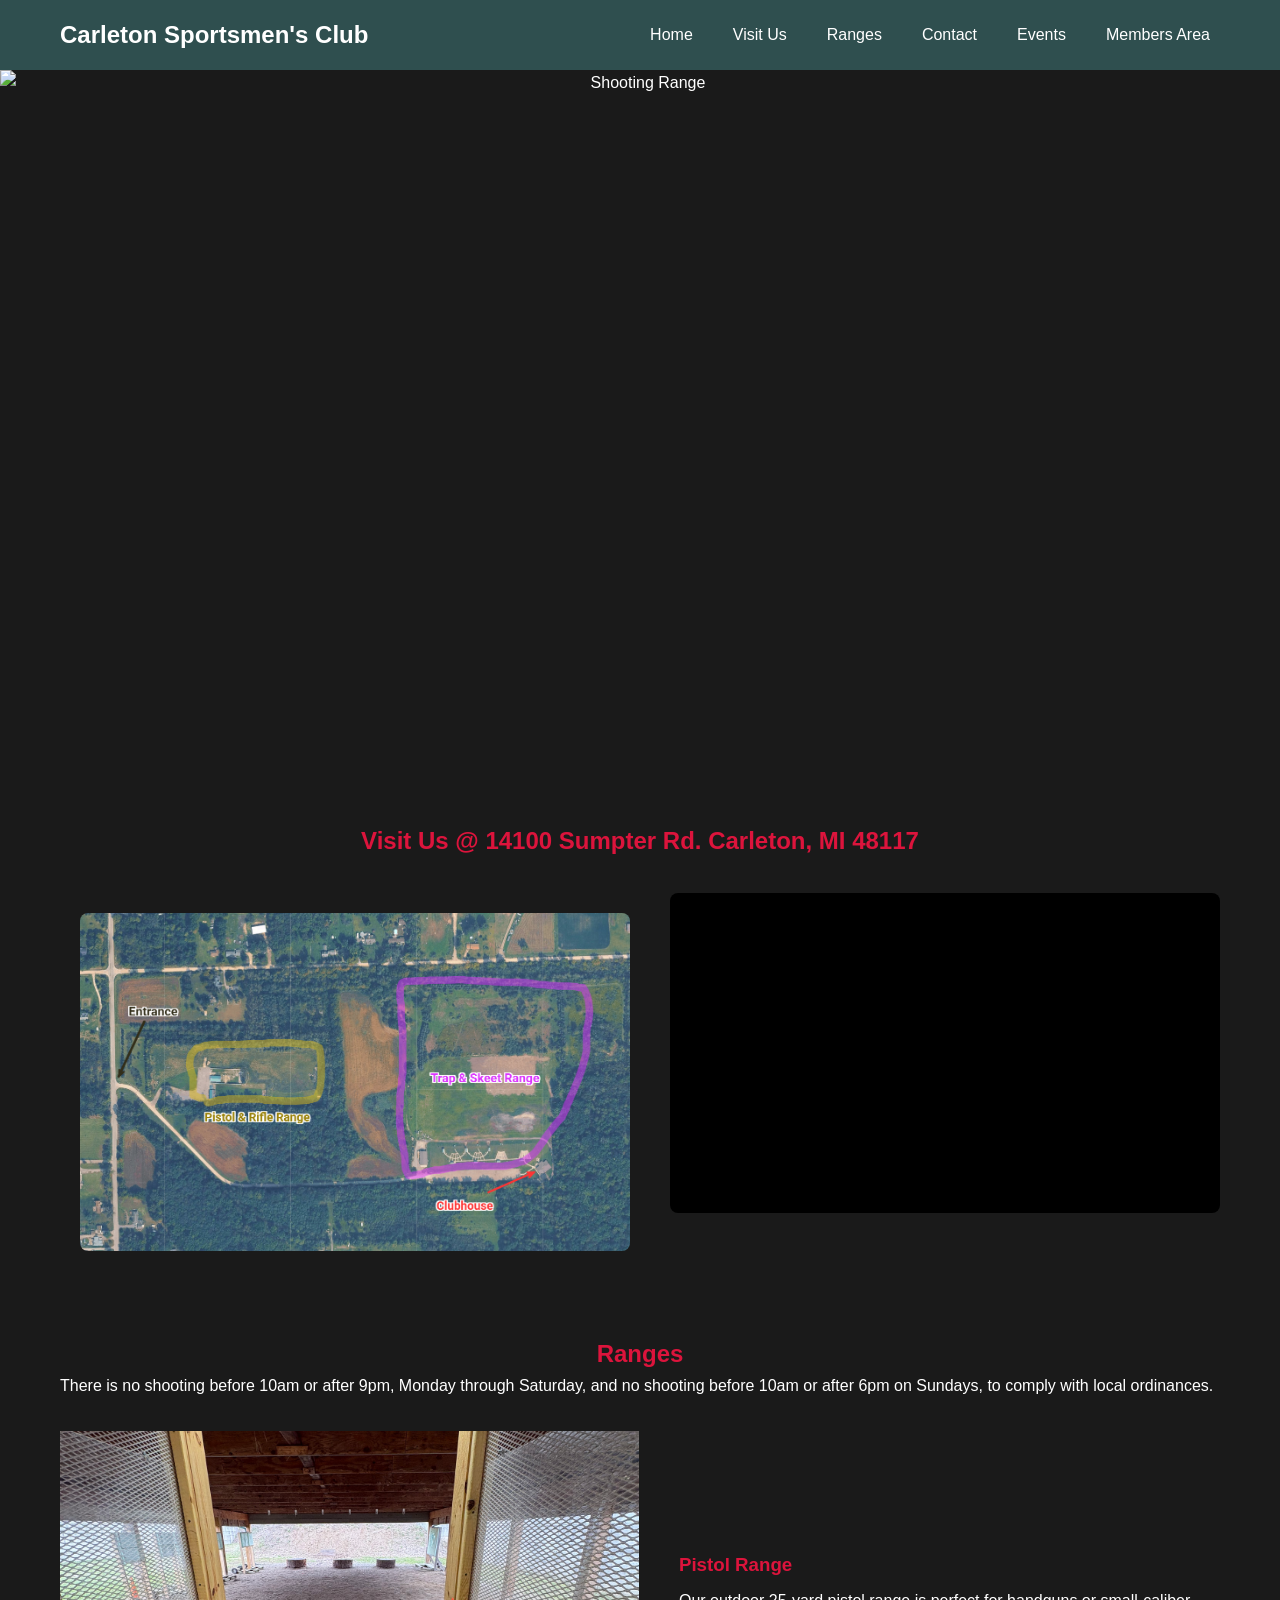
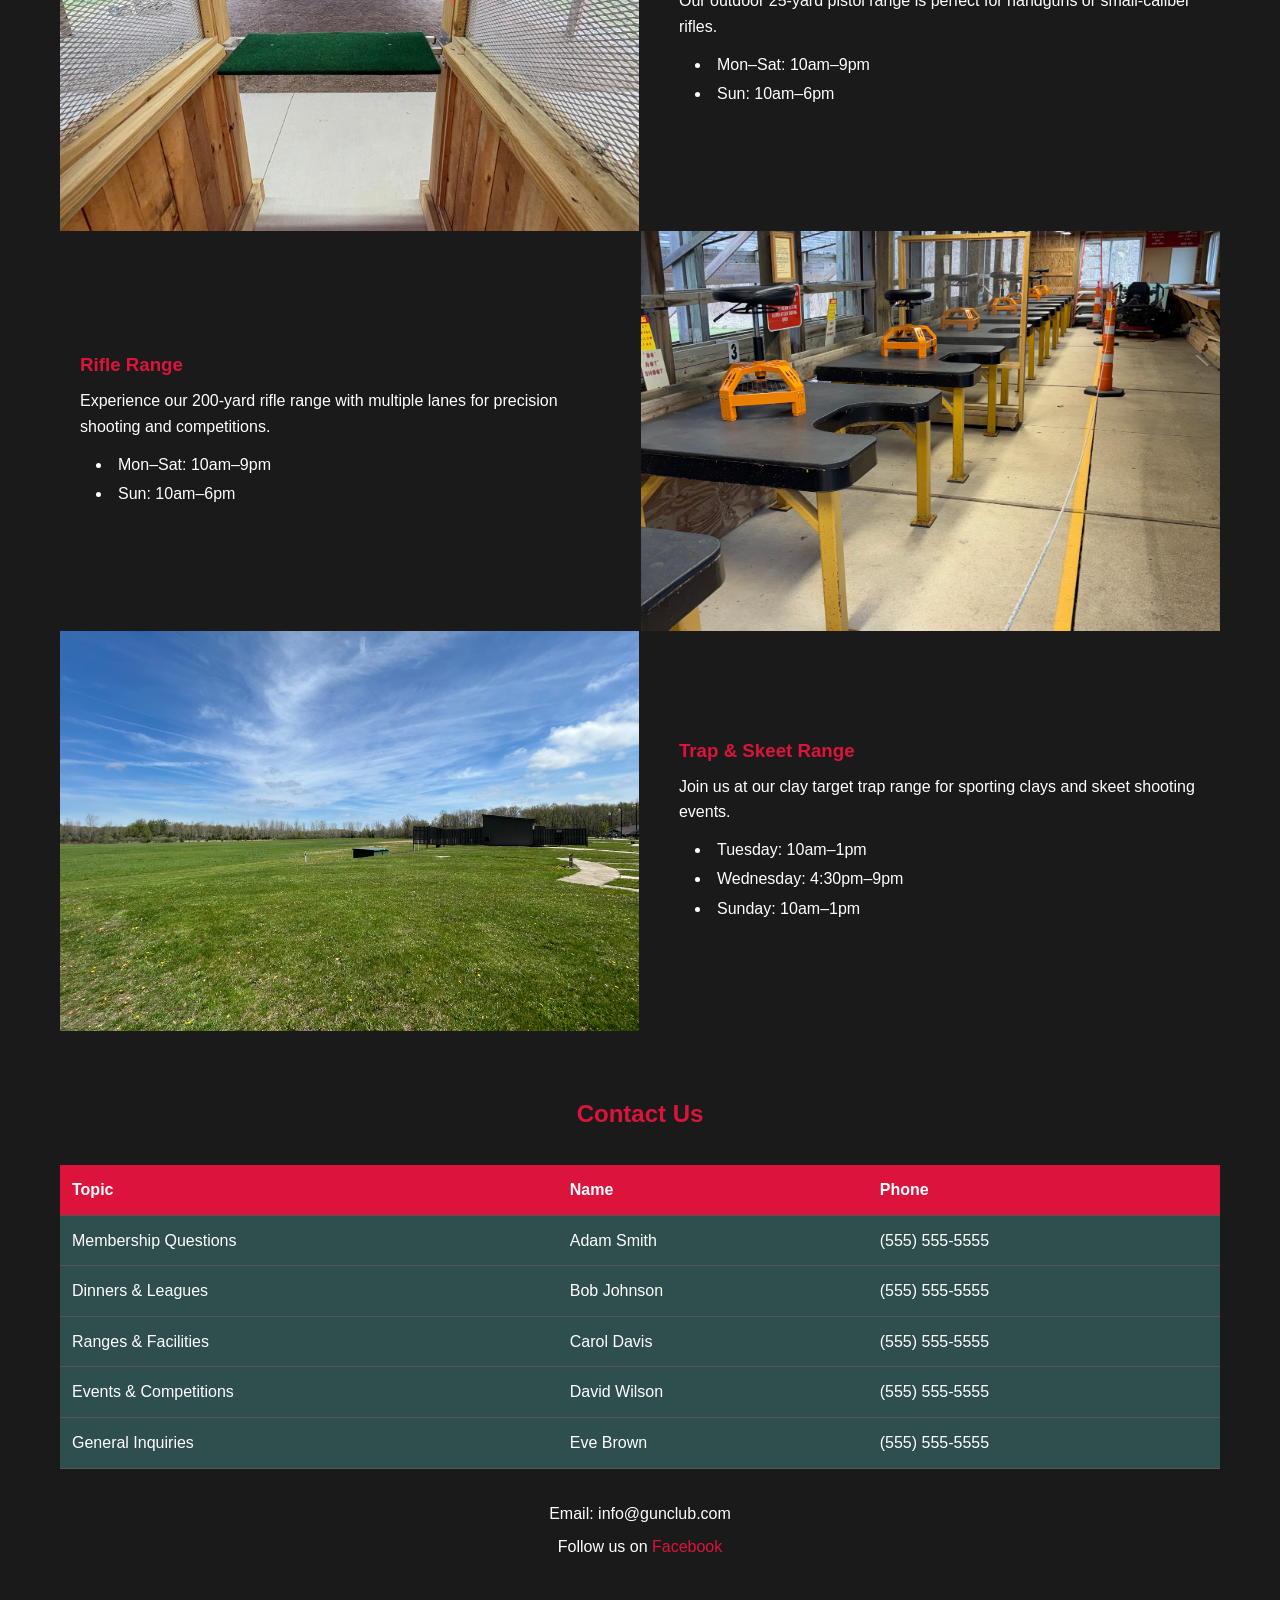
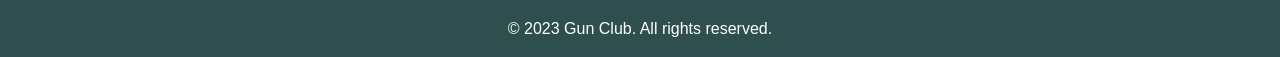
==== index.html @ d7ea6f0a "Typos and section adjustments" ====
<!DOCTYPE html>
<html lang="en">
<head>
    <meta charset="UTF-8">
    <meta name="viewport" content="width=device-width, initial-scale=1.0">
    <title>Gun Club - Home</title>
    <link rel="stylesheet" href="styles.css">
</head>
<body>
    <header>
        <nav>
            <div class="container">
                <h1>Carleton Sportsmen's Club</h1>
                <button class="hamburger" aria-label="Toggle menu">
                    <span></span>
                    <span></span>
                    <span></span>
                </button>
                <ul>
                    <li><a href="#home">Home</a></li>
                    <li><a href="#visit">Visit Us</a></li>
                    <li><a href="#ranges">Ranges</a></li>
                    <li><a href="#contact">Contact</a></li>
                    <li><a href="events.html">Events</a></li>
                    <li><a href="members.html">Members Area</a></li>
                </ul>
            </div>
        </nav>
    </header>

    <main>
        <section id="home" class="hero">
            <div class="container">
                <img src="Images/Trap.JPG" alt="Shooting Range" class="hero-image">
            </div>
        </section>

        <section id="visit" class="location">
            <div class="container">
                <h2>Visit Us @ 14100 Sumpter Rd. Carleton, MI 48117</h2>
                <div class="location-row">
                    <div class="location-text">
                        <img src="Images/Map.png" alt="Satellite view placeholder">
                    </div>
                    <div class="location-map">
                        <iframe
                            src="https://www.google.com/maps?q=14100+Sumpter+Rd,+Carleton,+MI+48117&output=embed"
                            width="100%"
                            height="100%"
                            style="border:0;"
                            allowfullscreen=""
                            loading="lazy"
                            referrerpolicy="no-referrer-when-downgrade">
                        </iframe>
                    </div>
                </div>
            </div>
        </section>

        <section id="ranges" class="ranges">
            <div class="container">
                <h2>Ranges</h2>
                <p class="range-subtitle">There is no shooting before 10am or after 9pm, Monday through Saturday, and no shooting before 10am or after 6pm on Sundays, to comply with local ordinances.</p>
                <div class="range-item">
                    <img src="Images/PistolRange.jpeg" alt="Pistol Range">
                    <div class="range-text">
                        <h3>Pistol Range</h3>
                        <p>Our outdoor 25-yard pistol range is perfect for handguns or small-caliber rifles.</p>
                        <ul class="hours-list">
                            <li>Mon–Sat: 10am–9pm</li>
                            <li>Sun: 10am–6pm</li>
                        </ul>
                    </div>
                </div>
                <div class="range-item flipped">
                    <img src="Images/LongRangeBenches.jpeg" alt="Rifle Range">
                    <div class="range-text">
                        <h3>Rifle Range</h3>
                        <p>Experience our 200-yard rifle range with multiple lanes for precision shooting and competitions.</p>
                        <ul class="hours-list">
                            <li>Mon–Sat: 10am–9pm</li>
                            <li>Sun: 10am–6pm</li>
                        </ul>
                    </div>
                </div>
                <div class="range-item">
                    <img src="Images/Skeet.JPG" alt="Trap & Skeet Range">
                    <div class="range-text">
                        <h3>Trap & Skeet Range</h3>
                        <p>Join us at our clay target trap range for sporting clays and skeet shooting events.</p>
                        <ul class="hours-list">
                            <li>Tuesday: 10am–1pm</li>
                            <li>Wednesday: 4:30pm–9pm</li>
                            <li>Sunday: 10am–1pm</li>
                        </ul>
                    </div>
                </div>
            </div>
        </section>


        <section id="contact" class="contact">
            <div class="container">
                <h2>Contact Us</h2>
                <table class="contact-table">
                    <thead>
                        <tr>
                            <th>Topic</th>
                            <th>Name</th>
                            <th>Phone</th>
                        </tr>
                    </thead>
                    <tbody>
                        <tr>
                            <td>Membership Questions</td>
                            <td>Adam Smith</td>
                            <td>(555) 555-5555</td>
                        </tr>
                        <tr>
                            <td>Dinners & Leagues</td>
                            <td>Bob Johnson</td>
                            <td>(555) 555-5555</td>
                        </tr>
                        <tr>
                            <td>Ranges & Facilities</td>
                            <td>Carol Davis</td>
                            <td>(555) 555-5555</td>
                        </tr>
                        <tr>
                            <td>Events & Competitions</td>
                            <td>David Wilson</td>
                            <td>(555) 555-5555</td>
                        </tr>
                        <tr>
                            <td>General Inquiries</td>
                            <td>Eve Brown</td>
                            <td>(555) 555-5555</td>
                        </tr>
                    </tbody>
                </table>
                <p>Email: info@gunclub.com</p>
                <p>Follow us on <a href="#">Facebook</a></p>
            </div>
        </section>
    </main>

    <footer>
        <div class="container">
            <p>&copy; 2023 Gun Club. All rights reserved.</p>
        </div>
    </footer>

    <script src="script.js"></script>
</body>
</html>
---- styles.css ----
/* Reset and base styles */
* {
    margin: 0;
    padding: 0;
    box-sizing: border-box;
}

body {
    font-family: Arial, sans-serif;
    line-height: 1.6;
    color: #ffffff;
    background-color: #1a1a1a;
}

.container {
    max-width: 1200px;
    margin: 0 auto;
    padding: 0 20px;
}

/* Header and Navigation */
header {
    background-color: #2f4f4f;
    color: white;
    padding: 1rem 0;
}

nav .container {
    display: flex;
    justify-content: space-between;
    align-items: center;
}

nav h1 {
    font-size: 1.5rem;
}

.hamburger {
    display: none;
    flex-direction: column;
    background: none;
    border: none;
    cursor: pointer;
    padding: 5px;
}

.hamburger span {
    width: 25px;
    height: 3px;
    background-color: white;
    margin: 3px 0;
    transition: 0.3s;
}

nav ul {
    list-style: none;
    display: flex;
}

nav ul li {
    margin-left: 20px;
}

nav ul li a {
    color: white;
    text-decoration: none;
    padding: 5px 10px;
    transition: background-color 0.3s;
    border-radius: 15px;
}

nav ul li a:hover {
    background-color: #dc143c;
}

/* Hero Section */
.hero {
    overflow: hidden;
    padding: 0;
    text-align: center;
    color: white;
}

.hero h2 {
    font-size: 2rem;
    margin-bottom: 0.5rem;
}

.hero h3 {
    font-size: 1.5rem;
    margin-bottom: 1rem;
}

.hero p {
    margin-bottom: 1rem;
}

.hero-image {
    display: block;
    width: 100vw;
    max-width: none;
    margin-left: 50%;
    transform: translateX(-50%);
    height: 80vh;
    object-fit: cover;
}

@media (max-width: 768px) {
    .hero-image {
        height: 280px;
    }
}

/* About Section */
.about {
    padding: 2rem 0;
    text-align: center;
    background-color: #1a1a1a;
}

.about h2 {
    margin-bottom: 1rem;
    color: #dc143c;
}

.about p {
    margin-bottom: 1rem;
}

.about-images {
    display: flex;
    justify-content: center;
    gap: 20px;
    margin-top: 1rem;
}

.about-images img {
    width: 200px;
    height: 200px;
    object-fit: cover;
    border-radius: 50%;
}

/* Visit Section */
.location {
    padding: 2rem 0;
}

.location h2 {
    text-align: center;
    margin-bottom: 2rem;
    color: #dc143c;
}

.location-row {
    display: flex;
    align-items: stretch;
    gap: 20px;
}

.location-text,
.location-map {
    flex: 1;
}

.location-text {
    display: flex;
    flex-direction: column;
    justify-content: center;
    color: #ffffff;
    padding: 20px;
}

.location-text p {
    margin: 0;
    line-height: 1.5;
}

.location-text img {
    width: 100%;
    height: auto;
    border-radius: 8px;
}

.location-map {
    height: 320px;
    border-radius: 8px;
    overflow: hidden;
    background-color: #000;
}

.location-map iframe {
    display: block;
    width: 100%;
    height: 100%;
    border: 0;
}

@media (max-width: 768px) {
    .location-map {
        height: 260px;
    }
}

/* Leagues Section */
.leagues {
    background-color: #2f4f4f;
    padding: 2rem 0;
    text-align: center;
    color: white;
}

.leagues h2 {
    margin-bottom: 1rem;
}

.leagues p {
    margin-bottom: 1rem;
}

.leagues img {
    max-width: 100%;
    height: auto;
}

/* Ranges Section */
.ranges {
    padding: 2rem 0;
    background-color: #1a1a1a;
}

.ranges .container {
    max-width: 1200px;
}

.ranges h2 {
    text-align: center;
    color: #dc143c;
}

.range-subtitle {
    margin-bottom: 2rem;
}

.range-item {
    display: flex;
    align-items: center;
    margin-bottom: 0rem;
    gap: 20px;
}

.range-item.flipped {
    flex-direction: row-reverse;
}

.range-item img {
    width: 600px;
    height: 400px;
    object-fit: cover;
}

.range-text {
    width: 50%;
    padding: 0 20px;
}

.range-text h3 {
    margin-bottom: 0.5rem;
    color: #dc143c;
}

.range-text p {
    color: #ffffff;
    margin-bottom: 0.75rem;
}

.hours-list {
    list-style: disc inside;
    margin: 0;
    padding-left: 1rem;
    color: #ffffff;
}

.hours-list li {
    margin-bottom: 0.25rem;
}

/* Events Section */
.events {
    background-color: #2f4f4f;
    padding: 2rem 0;
    text-align: center;
    color: white;
}

.events h2 {
    margin-bottom: 1rem;
}

.events ul {
    list-style: none;
    padding: 0;
}

.events li {
    margin-bottom: 0.5rem;
}

/* Contact Section */
.contact {
    padding: 2rem 0;
    background-color: #1a1a1a;
}

.contact .container {
    max-width: 1200px;
}

.contact h2 {
    text-align: center;
    margin-bottom: 2rem;
    color: #dc143c;
}

.contact-table {
    width: 100%;
    border-collapse: collapse;
    background-color: #2f4f4f;
    color: #ffffff;
    margin-bottom: 2rem;
}

.contact-table th, .contact-table td {
    padding: 12px;
    text-align: left;
    border-bottom: 1px solid #555;
}

.contact-table th {
    background-color: #dc143c;
    color: white;
}

.contact p {
    text-align: center;
    margin-bottom: 0.5rem;
    color: #ffffff;
}

.contact a {
    color: #dc143c;
    text-decoration: none;
}

.contact a:hover {
    text-decoration: underline;
}

/* Footer */
footer {
    background-color: #2f4f4f;
    color: white;
    text-align: center;
    padding: 1rem 0;
}

/* Login Section */
.login {
    padding: 2rem 0;
    background-color: #1a1a1a;
    text-align: center;
}

.login h2 {
    margin-bottom: 1rem;
    color: #dc143c;
}

.login p {
    margin-bottom: 1rem;
    color: #ffffff;
}

.login form {
    max-width: 400px;
    margin: 0 auto;
    display: flex;
    flex-direction: column;
    gap: 10px;
}

.login label {
    text-align: left;
    color: #ffffff;
}

.login input {
    padding: 10px;
    border: 1px solid #ccc;
    border-radius: 4px;
}

.login button {
    padding: 10px;
    background-color: #dc143c;
    color: white;
    border: none;
    border-radius: 4px;
    cursor: pointer;
}

.login button:hover {
    background-color: #b22222;
}

/* Calendar Section */
.calendar-section {
    padding: 2rem 0;
    background-color: #2f4f4f;
    color: white;
    text-align: center;
}

.calendar-section h2 {
    margin-bottom: 1rem;
    color: #dc143c;
}

.calendar-embed {
    width: 100%;
    min-height: 520px;
    border: 0;
    border-radius: 8px;
}

/* Member Info Section */
.member-info {
    padding: 2rem 0;
    background-color: #2f4f4f;
}

.member-info .container {
    max-width: 1200px;
}

.member-info h2 {
    text-align: center;
    margin-bottom: 2rem;
    color: #ffffff;
}

.info-item {
    margin-bottom: 2rem;
    text-align: center;
}

.info-item h3 {
    margin-bottom: 0.5rem;
    color: #dc143c;
}

.info-item p {
    margin-bottom: 1rem;
    color: #ffffff;
}

.info-item img {
    max-width: 100%;
    height: auto;
}

/* Responsive Design */
@media (max-width: 768px) {
    nav .container {
        position: relative;
    }

    .hamburger {
        display: flex;
    }

    nav ul {
        position: absolute;
        top: 100%;
        left: 0;
        width: 100%;
        background-color: #2f4f4f;
        flex-direction: column;
        display: none;
        padding: 1rem 0;
    }

    nav ul.show {
        display: flex;
    }

    nav ul li {
        margin: 0;
        text-align: center;
    }

    nav ul li a {
        display: block;
        padding: 10px;
    }

    .about-images {
        flex-direction: column;
        align-items: center;
    }

    .location-row {
        flex-direction: column;
    }

    .range-item {
        flex-direction: column;
        margin-bottom: 3rem;
    }

    .range-item.flipped {
        flex-direction: column;
    }

    .range-item img,
    .range-text {
        width: 100%;
    }

    .range-text {
        padding: 10px 0;
    }
}
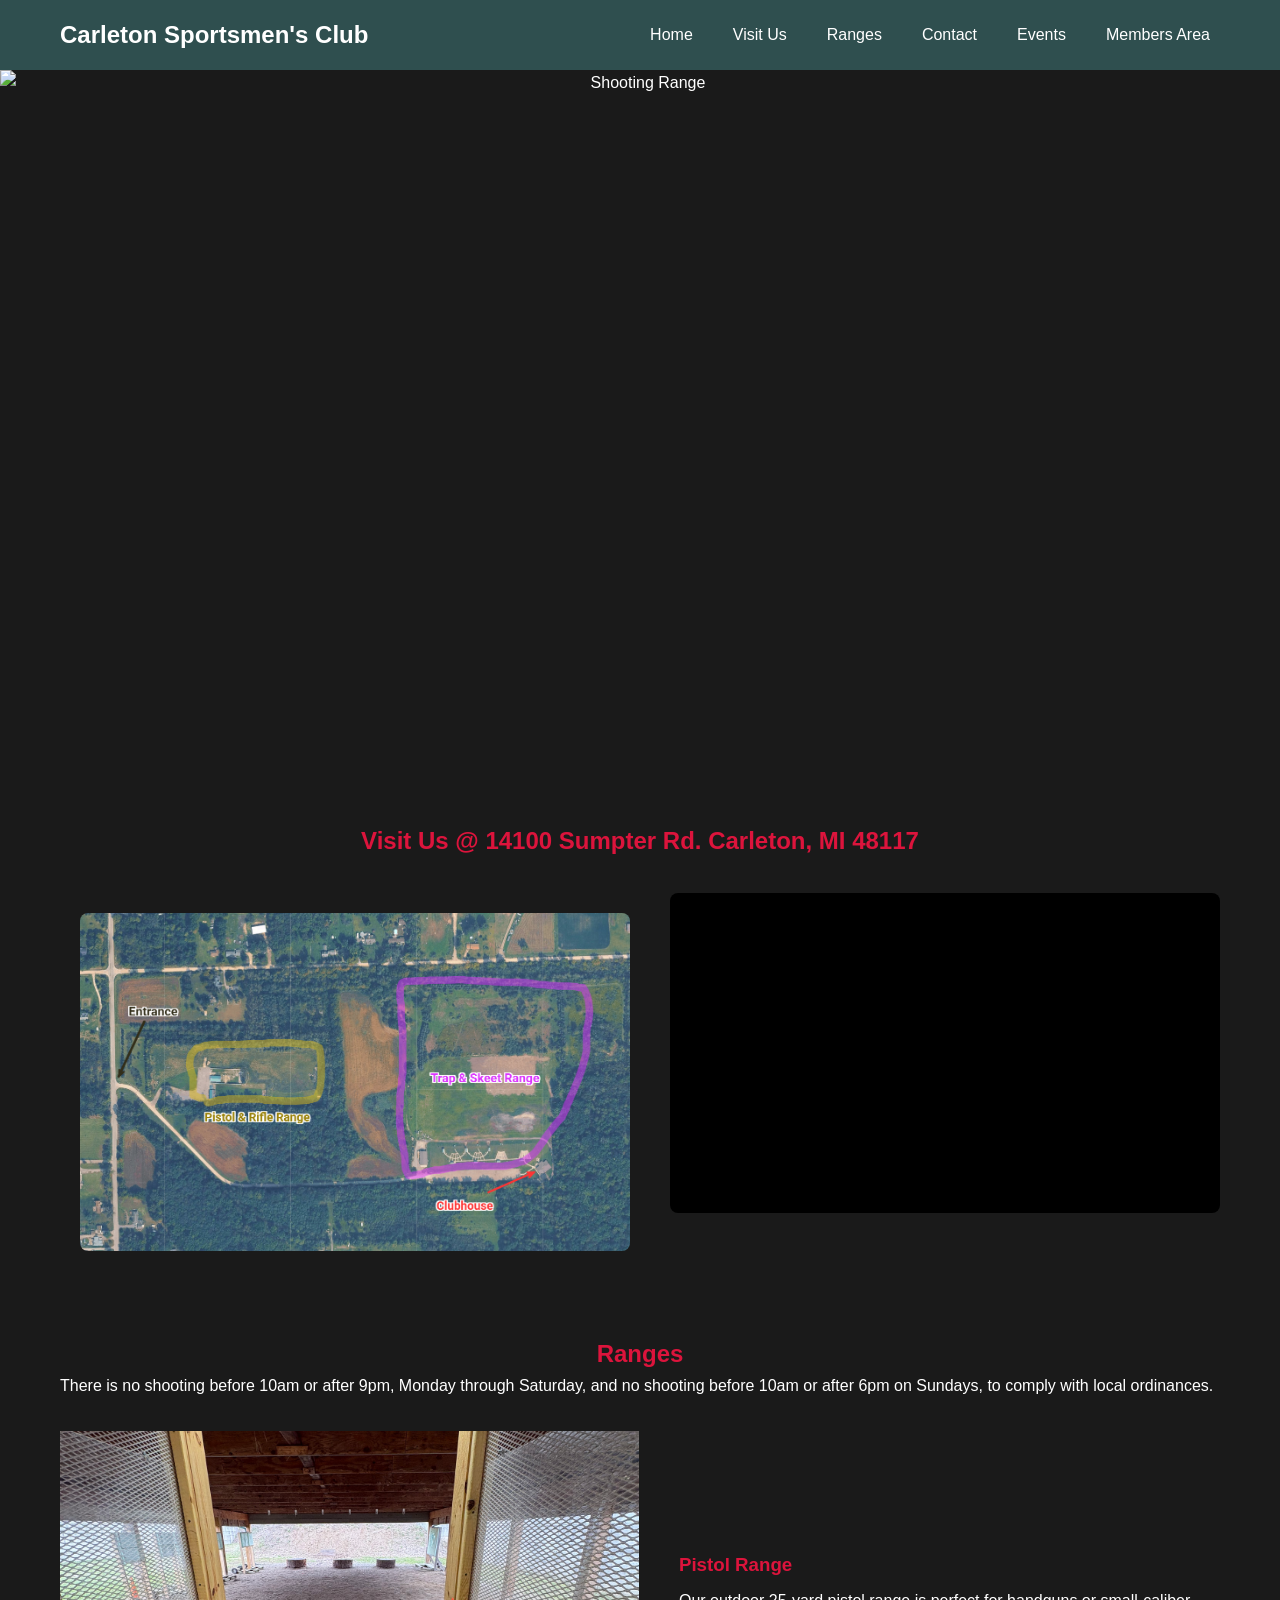
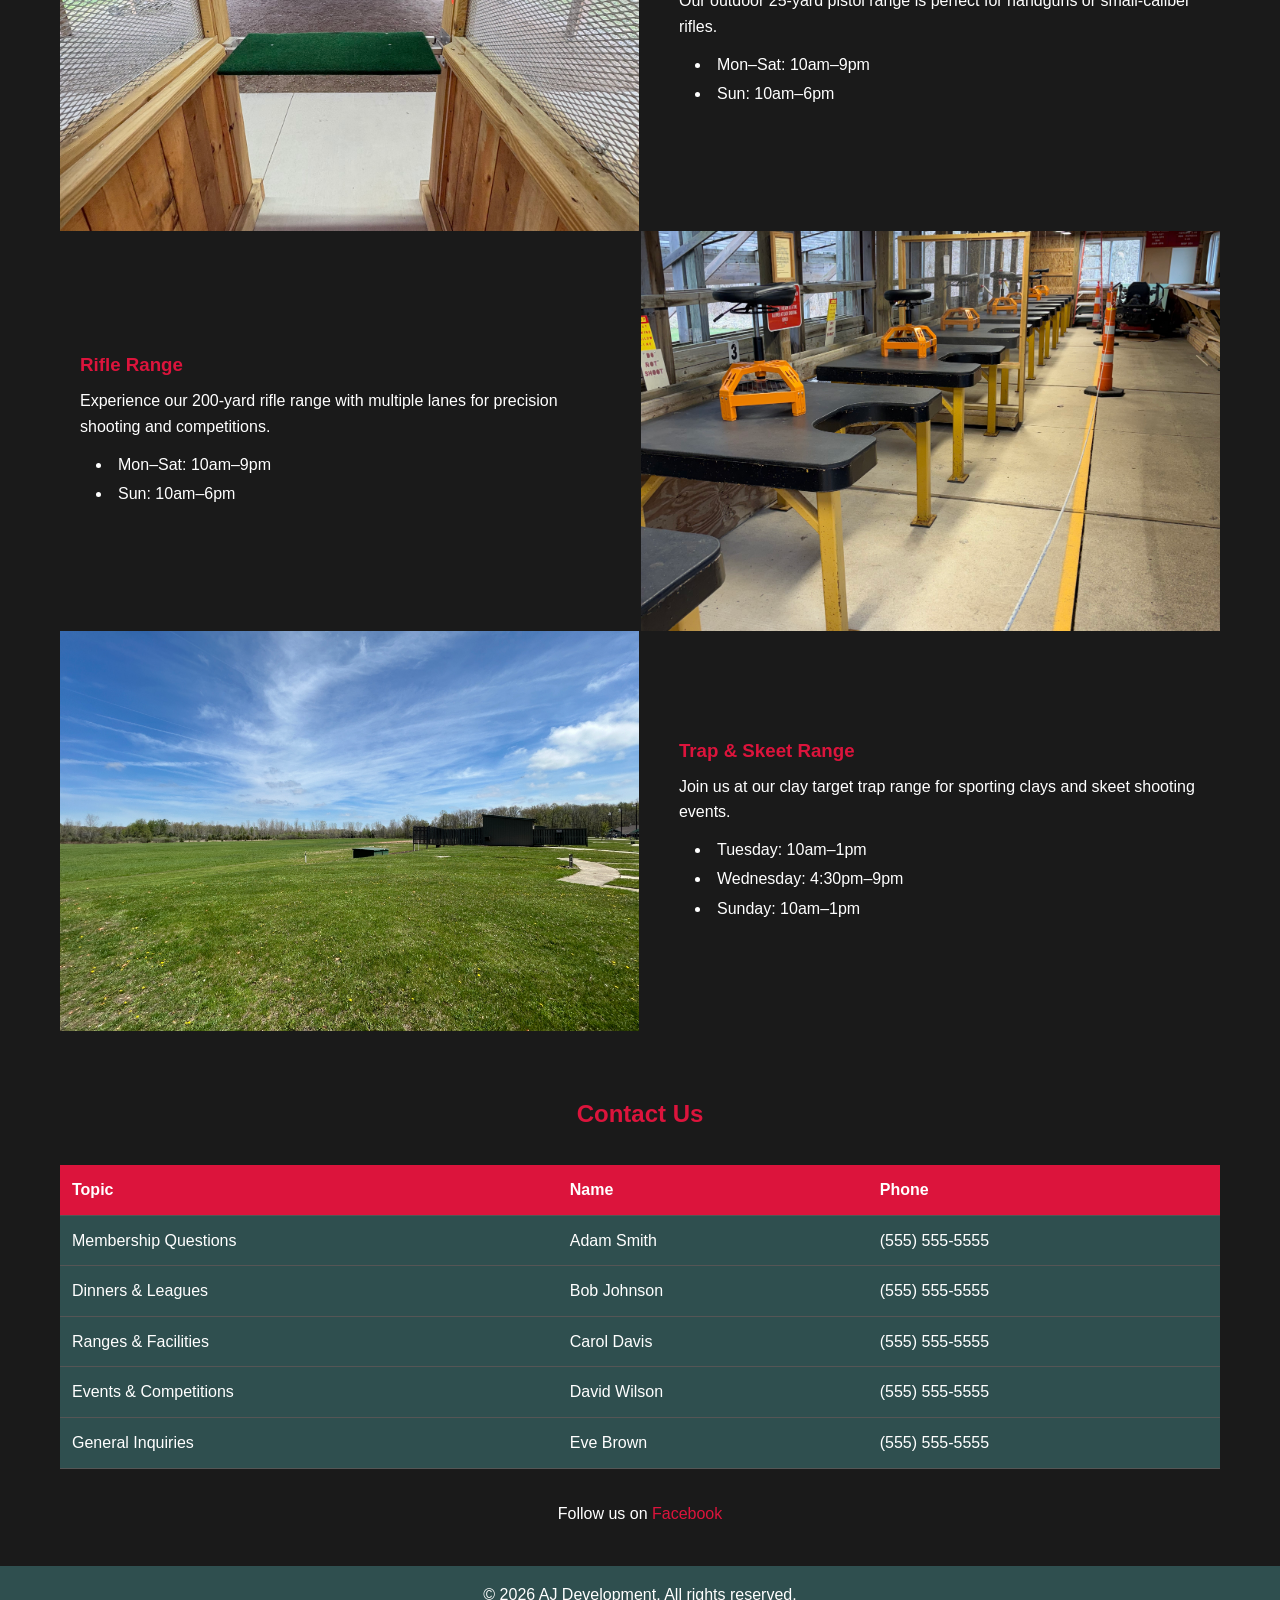
==== commit e1815cb0: "Removed email at footer" ====
--- a/index.html
+++ b/index.html
@@ -138,15 +138,14 @@
                         </tr>
                     </tbody>
                 </table>
-                <p>Email: info@gunclub.com</p>
-                <p>Follow us on <a href="#">Facebook</a></p>
+                <p>Follow us on <a href="https://www.facebook.com/CarletonSportsmensClub/" target="_blank">Facebook</a></p>
             </div>
         </section>
     </main>
 
     <footer>
         <div class="container">
-            <p>&copy; 2023 Gun Club. All rights reserved.</p>
+            <p>&copy; 2026 AJ Development. All rights reserved.</p>
         </div>
     </footer>
 
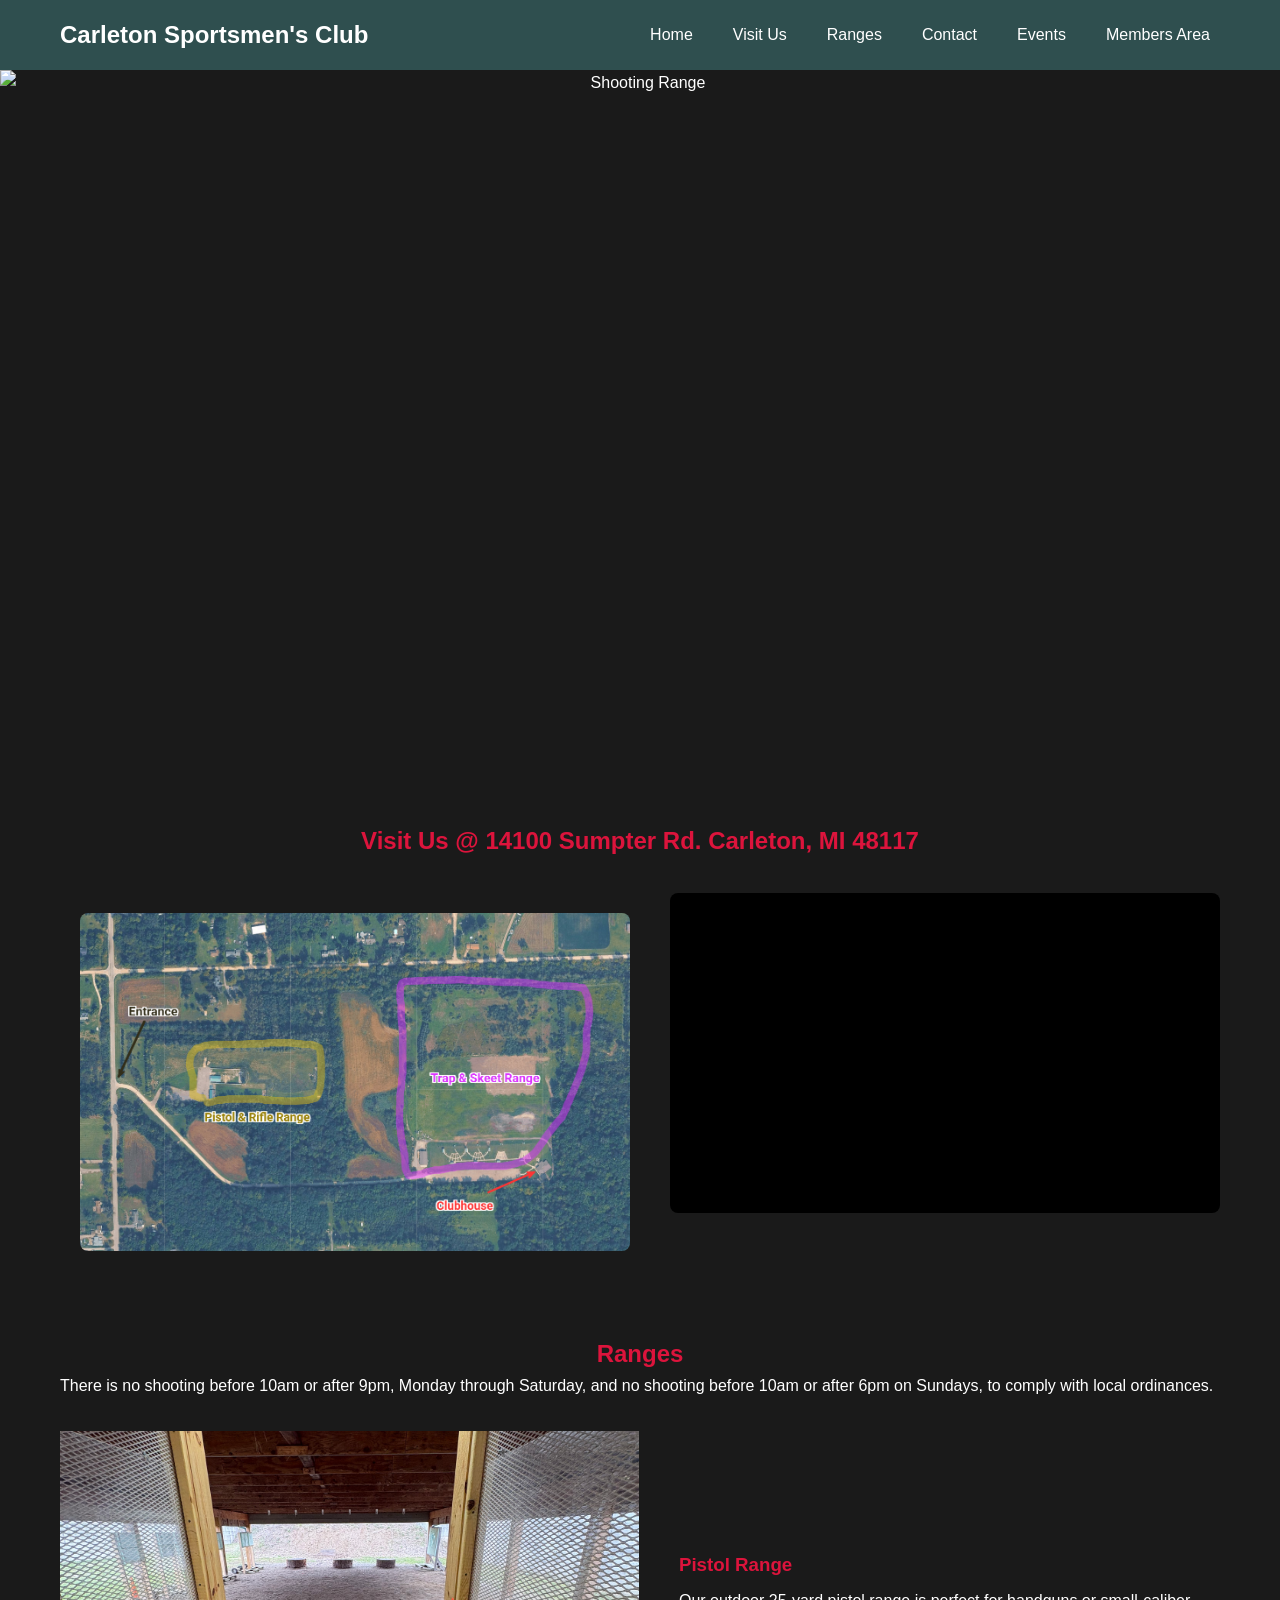
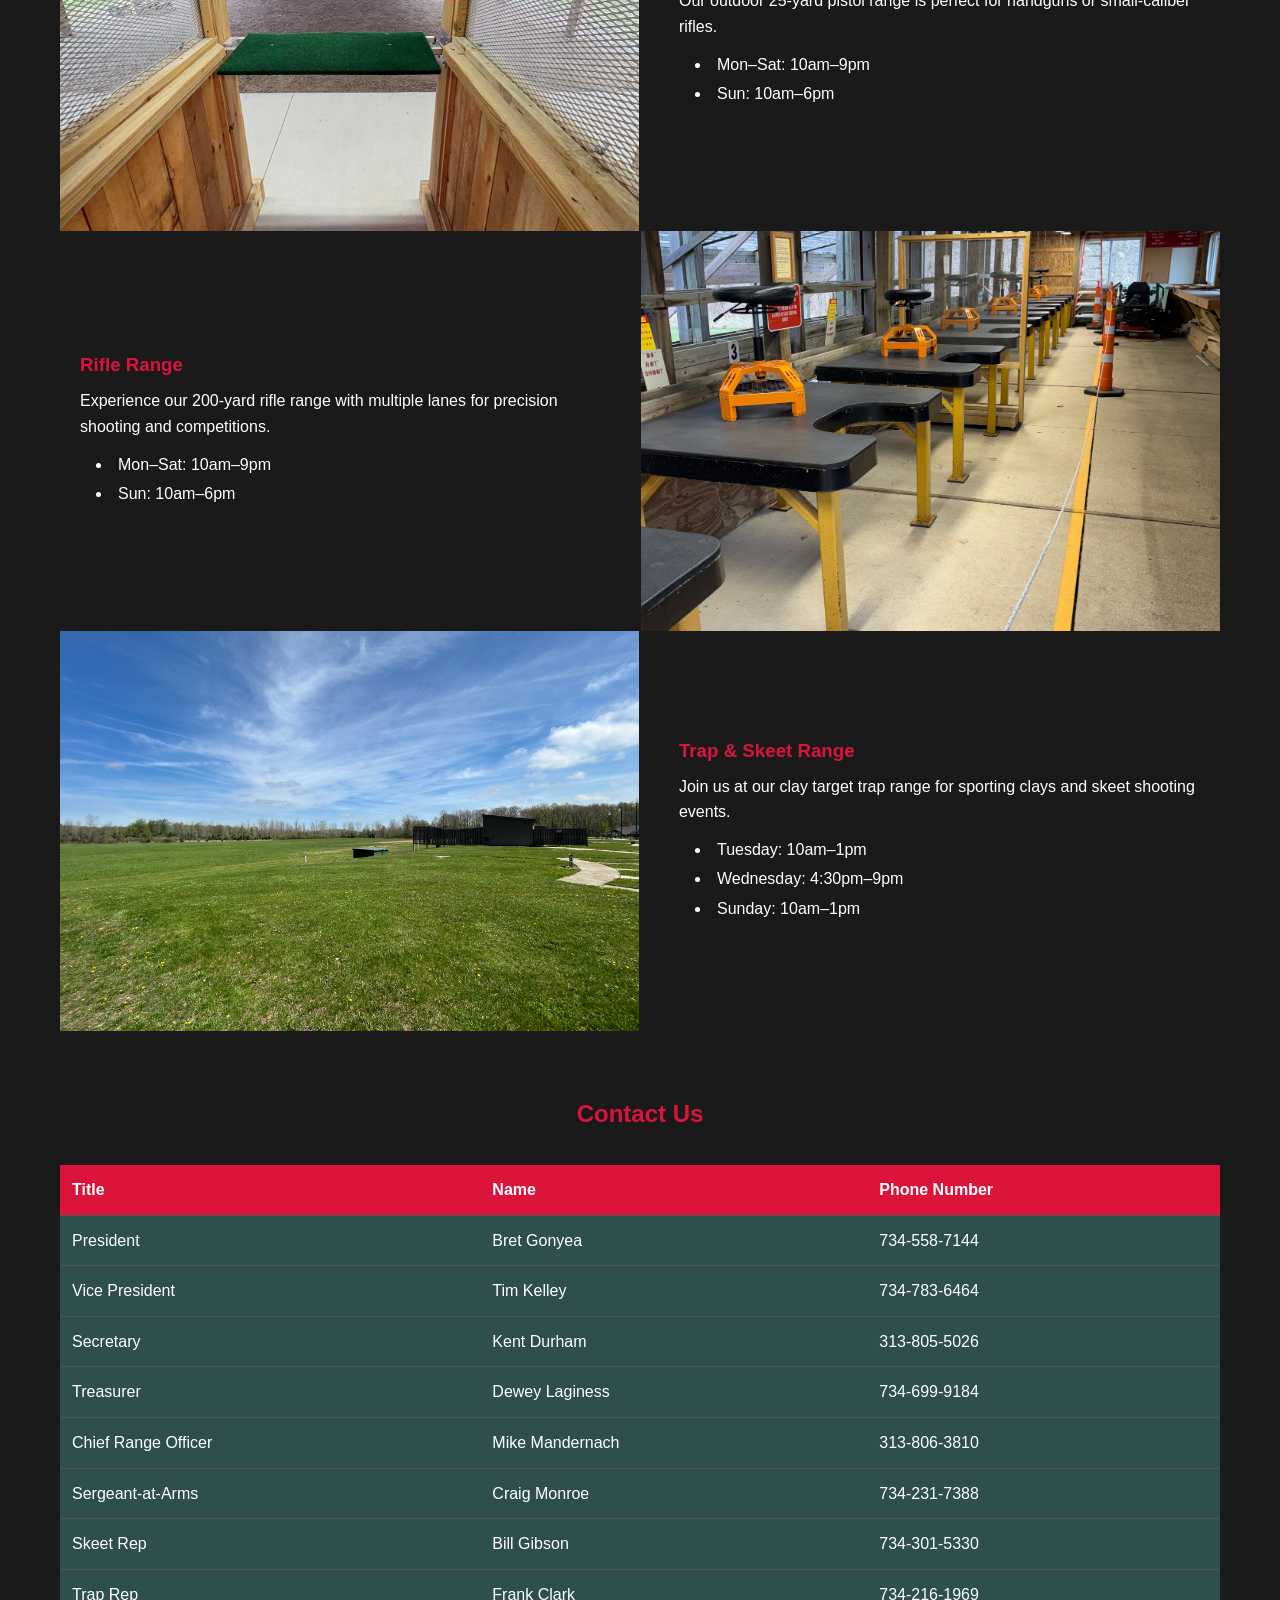
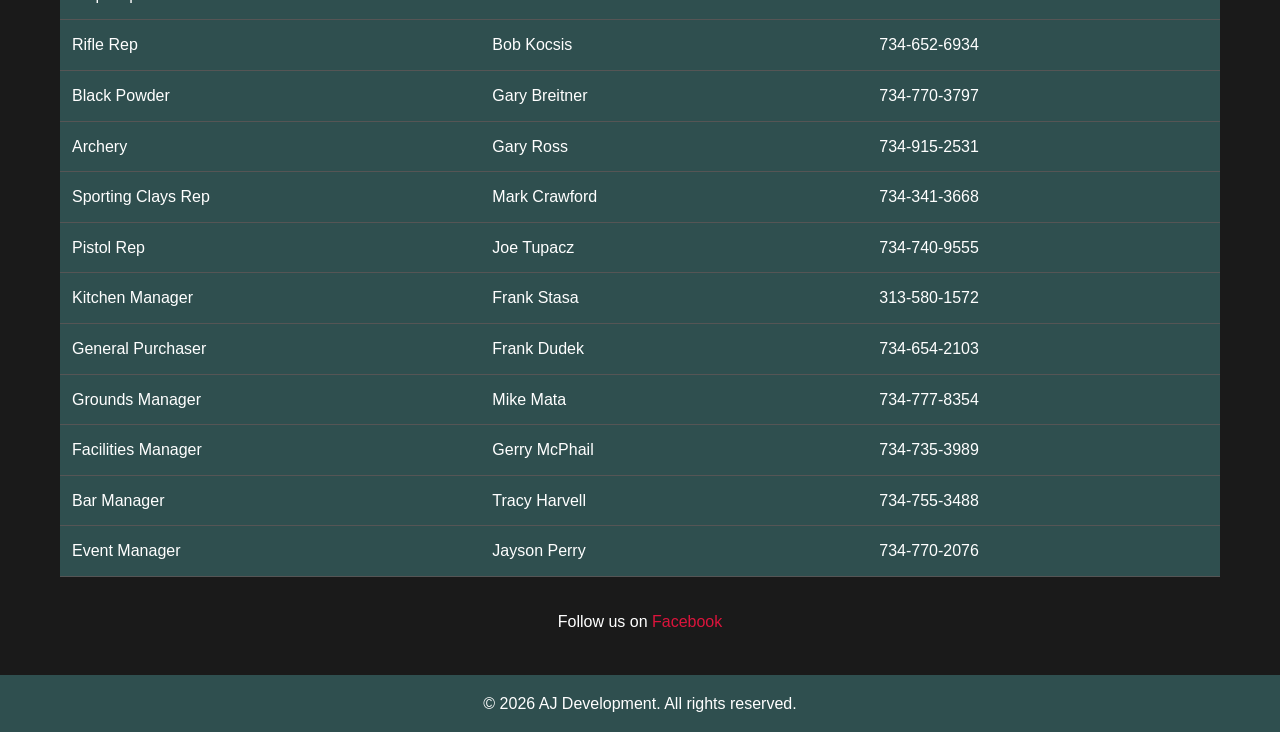
==== commit 822be8ce: "Added real contact names/numbers" ====
--- a/index.html
+++ b/index.html
@@ -3,14 +3,14 @@
 <head>
     <meta charset="UTF-8">
     <meta name="viewport" content="width=device-width, initial-scale=1.0">
-    <title>Gun Club - Home</title>
+    <title>Carleton Sportsmen's Club</title>
     <link rel="stylesheet" href="styles.css">
 </head>
 <body>
     <header>
         <nav>
             <div class="container">
-                <h1>Carleton Sportsmen's Club</h1>
+                <h1><a href="index.html">Carleton Sportsmen's Club</a></h1>
                 <button class="hamburger" aria-label="Toggle menu">
                     <span></span>
                     <span></span>
@@ -105,36 +105,106 @@
                 <table class="contact-table">
                     <thead>
                         <tr>
-                            <th>Topic</th>
+                            <th>Title</th>
                             <th>Name</th>
-                            <th>Phone</th>
+                            <th>Phone Number</th>
                         </tr>
                     </thead>
                     <tbody>
                         <tr>
-                            <td>Membership Questions</td>
-                            <td>Adam Smith</td>
-                            <td>(555) 555-5555</td>
-                        </tr>
-                        <tr>
-                            <td>Dinners & Leagues</td>
-                            <td>Bob Johnson</td>
-                            <td>(555) 555-5555</td>
-                        </tr>
-                        <tr>
-                            <td>Ranges & Facilities</td>
-                            <td>Carol Davis</td>
-                            <td>(555) 555-5555</td>
-                        </tr>
-                        <tr>
-                            <td>Events & Competitions</td>
-                            <td>David Wilson</td>
-                            <td>(555) 555-5555</td>
-                        </tr>
-                        <tr>
-                            <td>General Inquiries</td>
-                            <td>Eve Brown</td>
-                            <td>(555) 555-5555</td>
+                            <td>President</td>
+                            <td>Bret Gonyea</td>
+                            <td>734-558-7144</td>
+                        </tr>
+                        <tr>
+                            <td>Vice President</td>
+                            <td>Tim Kelley</td>
+                            <td>734-783-6464</td>
+                        </tr>
+                        <tr>
+                            <td>Secretary</td>
+                            <td>Kent Durham</td>
+                            <td>313-805-5026</td>
+                        </tr>
+                        <tr>
+                            <td>Treasurer</td>
+                            <td>Dewey Laginess</td>
+                            <td>734-699-9184</td>
+                        </tr>
+                        <tr>
+                            <td>Chief Range Officer</td>
+                            <td>Mike Mandernach</td>
+                            <td>313-806-3810</td>
+                        </tr>
+                        <tr>
+                            <td>Sergeant-at-Arms</td>
+                            <td>Craig Monroe</td>
+                            <td>734-231-7388</td>
+                        </tr>
+                        <tr>
+                            <td>Skeet Rep</td>
+                            <td>Bill Gibson</td>
+                            <td>734-301-5330</td>
+                        </tr>
+                        <tr>
+                            <td>Trap Rep</td>
+                            <td>Frank Clark</td>
+                            <td>734-216-1969</td>
+                        </tr>
+                        <tr>
+                            <td>Rifle Rep</td>
+                            <td>Bob Kocsis</td>
+                            <td>734-652-6934</td>
+                        </tr>
+                        <tr>
+                            <td>Black Powder</td>
+                            <td>Gary Breitner</td>
+                            <td>734-770-3797</td>
+                        </tr>
+                        <tr>
+                            <td>Archery</td>
+                            <td>Gary Ross</td>
+                            <td>734-915-2531</td>
+                        </tr>
+                        <tr>
+                            <td>Sporting Clays Rep</td>
+                            <td>Mark Crawford</td>
+                            <td>734-341-3668</td>
+                        </tr>
+                        <tr>
+                            <td>Pistol Rep</td>
+                            <td>Joe Tupacz</td>
+                            <td>734-740-9555</td>
+                        </tr>
+                        <tr>
+                            <td>Kitchen Manager</td>
+                            <td>Frank Stasa</td>
+                            <td>313-580-1572</td>
+                        </tr>
+                        <tr>
+                            <td>General Purchaser</td>
+                            <td>Frank Dudek</td>
+                            <td>734-654-2103</td>
+                        </tr>
+                        <tr>
+                            <td>Grounds Manager</td>
+                            <td>Mike Mata</td>
+                            <td>734-777-8354</td>
+                        </tr>
+                        <tr>
+                            <td>Facilities Manager</td>
+                            <td>Gerry McPhail</td>
+                            <td>734-735-3989</td>
+                        </tr>
+                        <tr>
+                            <td>Bar Manager</td>
+                            <td>Tracy Harvell</td>
+                            <td>734-755-3488</td>
+                        </tr>
+                        <tr>
+                            <td>Event Manager</td>
+                            <td>Jayson Perry</td>
+                            <td>734-770-2076</td>
                         </tr>
                     </tbody>
                 </table>
--- a/styles.css
+++ b/styles.css
@@ -1,3 +1,16 @@
+/* CSS Variables for Theme Colors */
+:root {
+    --color-primary: #dc143c;
+    --color-dark-bg: #1a1a1a;
+    --color-secondary-bg: #2f4f4f;
+    --color-text-light: #ffffff;
+    --color-text-dark: #333333;
+    --color-border: #555;
+    --color-border-light: #ccc;
+    --color-dark: #000;
+    --color-dark-hover: #b22222;
+}
+
 /* Reset and base styles */
 * {
     margin: 0;
@@ -8,8 +21,8 @@
 body {
     font-family: Arial, sans-serif;
     line-height: 1.6;
-    color: #ffffff;
-    background-color: #1a1a1a;
+    color: var(--color-text-light);
+    background-color: var(--color-dark-bg);
 }
 
 .container {
@@ -20,8 +33,8 @@
 
 /* Header and Navigation */
 header {
-    background-color: #2f4f4f;
-    color: white;
+    background-color: var(--color-secondary-bg);
+    color: var(--color-text-light);
     padding: 1rem 0;
 }
 
@@ -33,6 +46,11 @@
 
 nav h1 {
     font-size: 1.5rem;
+}
+
+nav h1 a {
+    color: var(--color-text-light);
+    text-decoration: none;
 }
 
 .hamburger {
@@ -47,7 +65,7 @@
 .hamburger span {
     width: 25px;
     height: 3px;
-    background-color: white;
+    background-color: var(--color-text-light);
     margin: 3px 0;
     transition: 0.3s;
 }
@@ -62,7 +80,7 @@
 }
 
 nav ul li a {
-    color: white;
+    color: var(--color-text-light);
     text-decoration: none;
     padding: 5px 10px;
     transition: background-color 0.3s;
@@ -70,7 +88,7 @@
 }
 
 nav ul li a:hover {
-    background-color: #dc143c;
+    background-color: var(--color-primary);
 }
 
 /* Hero Section */
@@ -78,7 +96,7 @@
     overflow: hidden;
     padding: 0;
     text-align: center;
-    color: white;
+    color: var(--color-text-light);
 }
 
 .hero h2 {
@@ -115,12 +133,12 @@
 .about {
     padding: 2rem 0;
     text-align: center;
-    background-color: #1a1a1a;
+    background-color: var(--color-dark-bg);
 }
 
 .about h2 {
     margin-bottom: 1rem;
-    color: #dc143c;
+    color: var(--color-primary);
 }
 
 .about p {
@@ -149,7 +167,7 @@
 .location h2 {
     text-align: center;
     margin-bottom: 2rem;
-    color: #dc143c;
+    color: var(--color-primary);
 }
 
 .location-row {
@@ -167,7 +185,7 @@
     display: flex;
     flex-direction: column;
     justify-content: center;
-    color: #ffffff;
+    color: var(--color-text-light);
     padding: 20px;
 }
 
@@ -186,7 +204,7 @@
     height: 320px;
     border-radius: 8px;
     overflow: hidden;
-    background-color: #000;
+    background-color: var(--color-dark);
 }
 
 .location-map iframe {
@@ -204,10 +222,10 @@
 
 /* Leagues Section */
 .leagues {
-    background-color: #2f4f4f;
-    padding: 2rem 0;
-    text-align: center;
-    color: white;
+    background-color: var(--color-secondary-bg);
+    padding: 2rem 0;
+    text-align: center;
+    color: var(--color-text-light);
 }
 
 .leagues h2 {
@@ -226,7 +244,7 @@
 /* Ranges Section */
 .ranges {
     padding: 2rem 0;
-    background-color: #1a1a1a;
+    background-color: var(--color-dark-bg);
 }
 
 .ranges .container {
@@ -235,7 +253,7 @@
 
 .ranges h2 {
     text-align: center;
-    color: #dc143c;
+    color: var(--color-primary);
 }
 
 .range-subtitle {
@@ -266,11 +284,11 @@
 
 .range-text h3 {
     margin-bottom: 0.5rem;
-    color: #dc143c;
+    color: var(--color-primary);
 }
 
 .range-text p {
-    color: #ffffff;
+    color: var(--color-text-light);
     margin-bottom: 0.75rem;
 }
 
@@ -278,7 +296,7 @@
     list-style: disc inside;
     margin: 0;
     padding-left: 1rem;
-    color: #ffffff;
+    color: var(--color-text-light);
 }
 
 .hours-list li {
@@ -287,29 +305,67 @@
 
 /* Events Section */
 .events {
-    background-color: #2f4f4f;
-    padding: 2rem 0;
-    text-align: center;
-    color: white;
+    background-color: var(--color-secondary-bg);
+    padding: 2rem 0;
+    color: var(--color-text-light);
+}
+
+.events .container {
+    max-width: 1200px;
 }
 
 .events h2 {
-    margin-bottom: 1rem;
-}
-
-.events ul {
-    list-style: none;
-    padding: 0;
-}
-
-.events li {
+    text-align: center;
+    margin-bottom: 2rem;
+    color: var(--color-primary);
+}
+
+.event-card {
+    display: flex;
+    align-items: center;
+    margin-bottom: 2rem;
+    gap: 20px;
+    background-color: var(--color-dark-bg);
+    padding: 20px;
+    border-radius: 8px;
+}
+
+.event-card img {
+    width: 400px;
+    height: 400px;
+    object-fit: cover;
+    border-radius: 8px;
+}
+
+.event-details {
+    flex: 1;
+}
+
+.event-details h3 {
     margin-bottom: 0.5rem;
+    color: var(--color-primary);
+}
+
+.event-details p {
+    margin-bottom: 1rem;
+    color: var(--color-text-light);
+}
+
+.event-details ul {
+    list-style: disc inside;
+    margin: 0;
+    padding-left: 1rem;
+    color: var(--color-text-light);
+}
+
+.event-details li {
+    margin-bottom: 0.25rem;
 }
 
 /* Contact Section */
 .contact {
     padding: 2rem 0;
-    background-color: #1a1a1a;
+    background-color: var(--color-dark-bg);
 }
 
 .contact .container {
@@ -319,36 +375,36 @@
 .contact h2 {
     text-align: center;
     margin-bottom: 2rem;
-    color: #dc143c;
+    color: var(--color-primary);
 }
 
 .contact-table {
     width: 100%;
     border-collapse: collapse;
-    background-color: #2f4f4f;
-    color: #ffffff;
+    background-color: var(--color-secondary-bg);
+    color: var(--color-text-light);
     margin-bottom: 2rem;
 }
 
 .contact-table th, .contact-table td {
     padding: 12px;
     text-align: left;
-    border-bottom: 1px solid #555;
+    border-bottom: 1px solid var(--color-border);
 }
 
 .contact-table th {
-    background-color: #dc143c;
-    color: white;
+    background-color: var(--color-primary);
+    color: var(--color-text-light);
 }
 
 .contact p {
     text-align: center;
     margin-bottom: 0.5rem;
-    color: #ffffff;
+    color: var(--color-text-light);
 }
 
 .contact a {
-    color: #dc143c;
+    color: var(--color-primary);
     text-decoration: none;
 }
 
@@ -358,8 +414,8 @@
 
 /* Footer */
 footer {
-    background-color: #2f4f4f;
-    color: white;
+    background-color: var(--color-secondary-bg);
+    color: var(--color-text-light);
     text-align: center;
     padding: 1rem 0;
 }
@@ -367,18 +423,18 @@
 /* Login Section */
 .login {
     padding: 2rem 0;
-    background-color: #1a1a1a;
+    background-color: var(--color-dark-bg);
     text-align: center;
 }
 
 .login h2 {
     margin-bottom: 1rem;
-    color: #dc143c;
+    color: var(--color-primary);
 }
 
 .login p {
     margin-bottom: 1rem;
-    color: #ffffff;
+    color: var(--color-text-light);
 }
 
 .login form {
@@ -391,39 +447,39 @@
 
 .login label {
     text-align: left;
-    color: #ffffff;
+    color: var(--color-text-light);
 }
 
 .login input {
     padding: 10px;
-    border: 1px solid #ccc;
+    border: 1px solid var(--color-border-light);
     border-radius: 4px;
 }
 
 .login button {
     padding: 10px;
-    background-color: #dc143c;
-    color: white;
+    background-color: var(--color-primary);
+    color: var(--color-text-light);
     border: none;
     border-radius: 4px;
     cursor: pointer;
 }
 
 .login button:hover {
-    background-color: #b22222;
+    background-color: var(--color-dark-hover);
 }
 
 /* Calendar Section */
 .calendar-section {
     padding: 2rem 0;
-    background-color: #2f4f4f;
-    color: white;
+    background-color: var(--color-secondary-bg);
+    color: var(--color-text-light);
     text-align: center;
 }
 
 .calendar-section h2 {
     margin-bottom: 1rem;
-    color: #dc143c;
+    color: var(--color-primary);
 }
 
 .calendar-embed {
@@ -436,7 +492,7 @@
 /* Member Info Section */
 .member-info {
     padding: 2rem 0;
-    background-color: #2f4f4f;
+    background-color: var(--color-secondary-bg);
 }
 
 .member-info .container {
@@ -446,7 +502,7 @@
 .member-info h2 {
     text-align: center;
     margin-bottom: 2rem;
-    color: #ffffff;
+    color: var(--color-text-light);
 }
 
 .info-item {
@@ -456,12 +512,12 @@
 
 .info-item h3 {
     margin-bottom: 0.5rem;
-    color: #dc143c;
+    color: var(--color-primary);
 }
 
 .info-item p {
     margin-bottom: 1rem;
-    color: #ffffff;
+    color: var(--color-text-light);
 }
 
 .info-item img {
@@ -484,10 +540,11 @@
         top: 100%;
         left: 0;
         width: 100%;
-        background-color: #2f4f4f;
+        background-color: var(--color-secondary-bg);
         flex-direction: column;
         display: none;
         padding: 1rem 0;
+        z-index: 10;
     }
 
     nav ul.show {
@@ -530,4 +587,15 @@
     .range-text {
         padding: 10px 0;
     }
+
+    .event-card {
+        flex-direction: column;
+        text-align: center;
+    }
+
+    .event-card img {
+        width: 100%;
+        max-width: 400px;
+        height: 400px;
+    }
 }
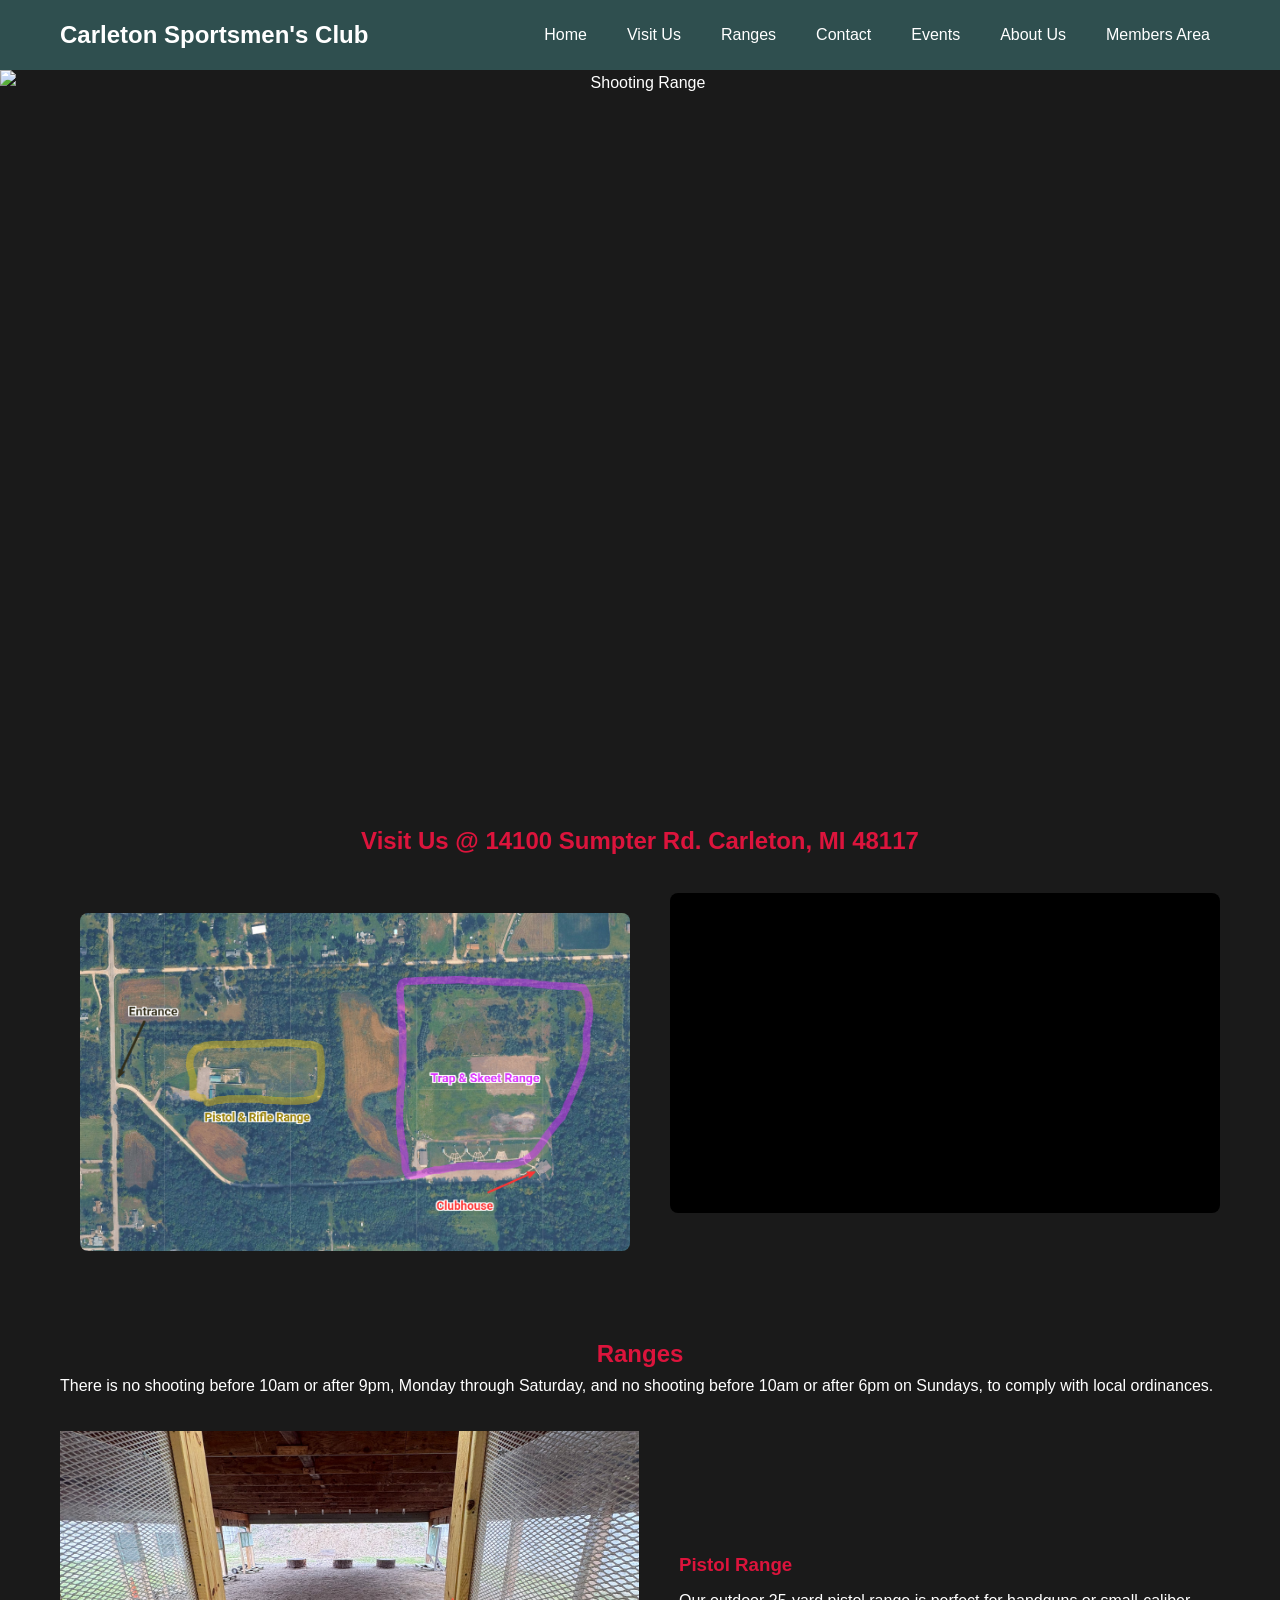
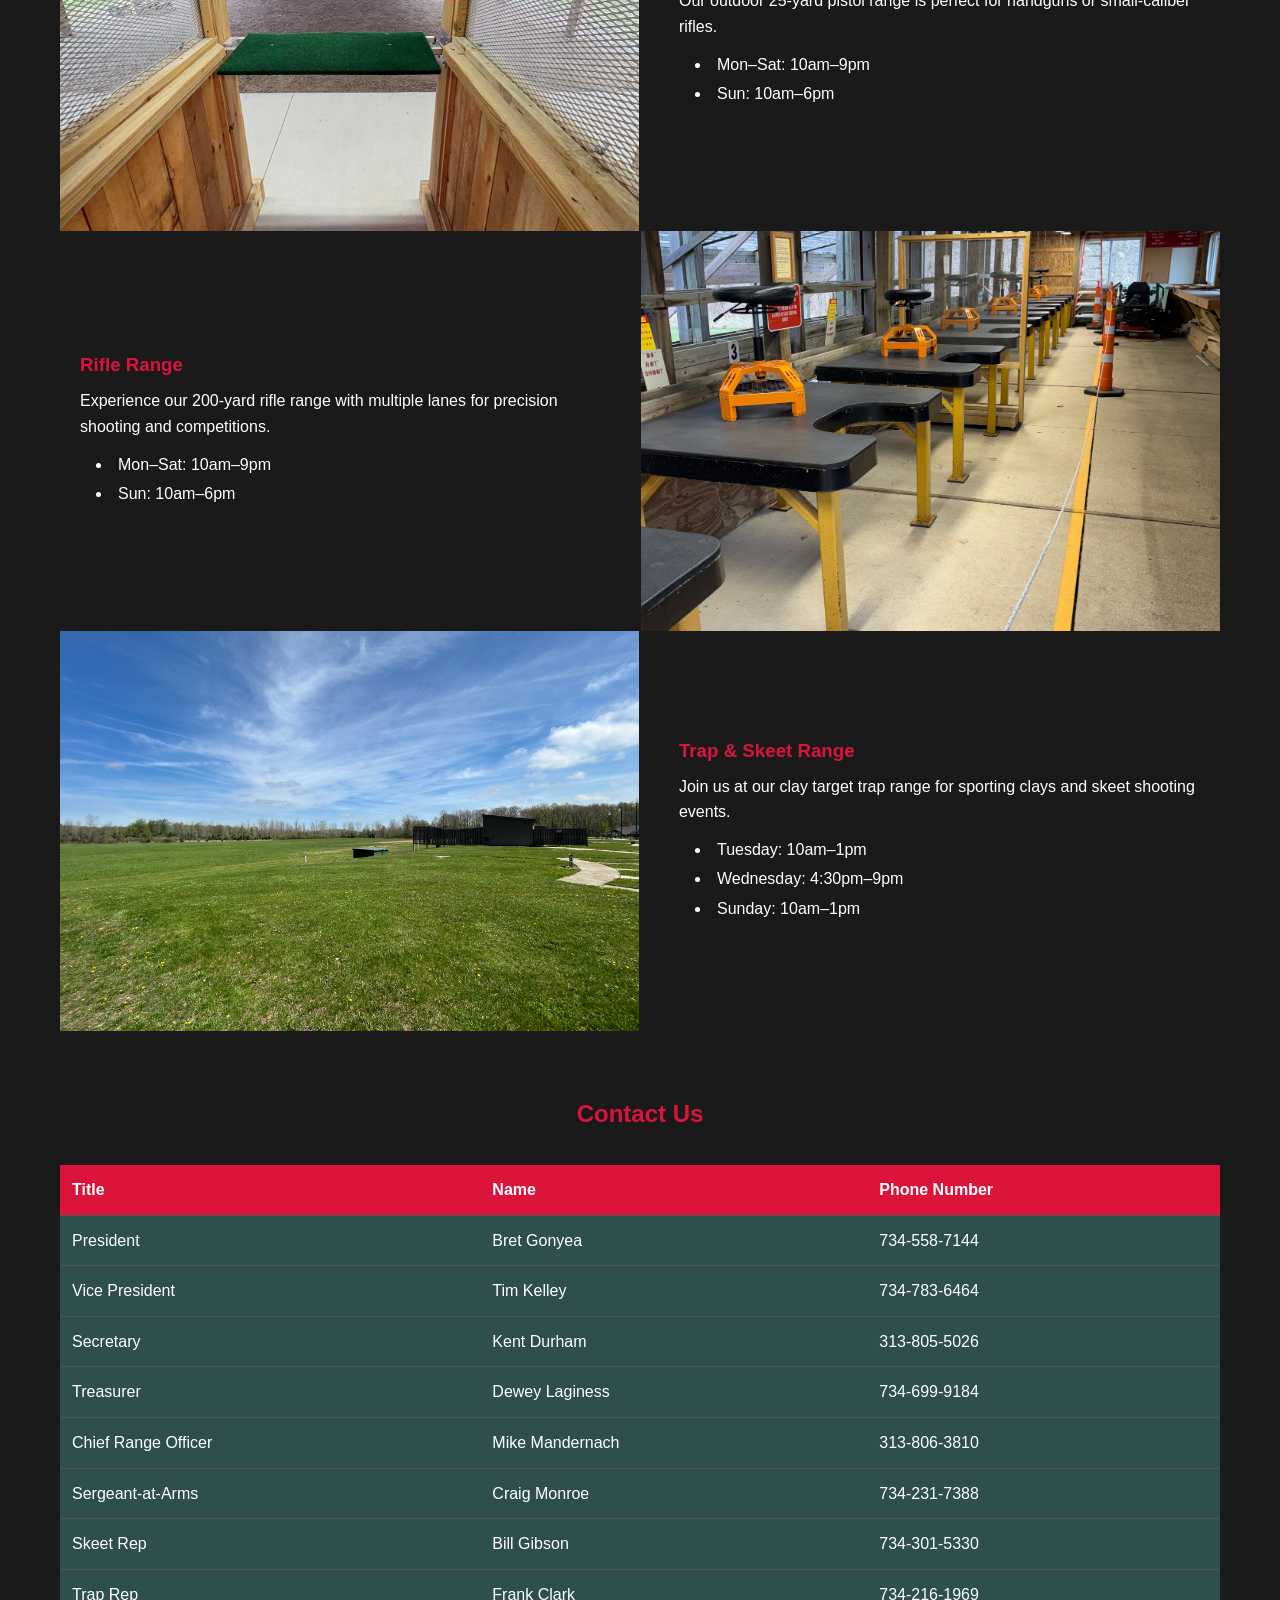
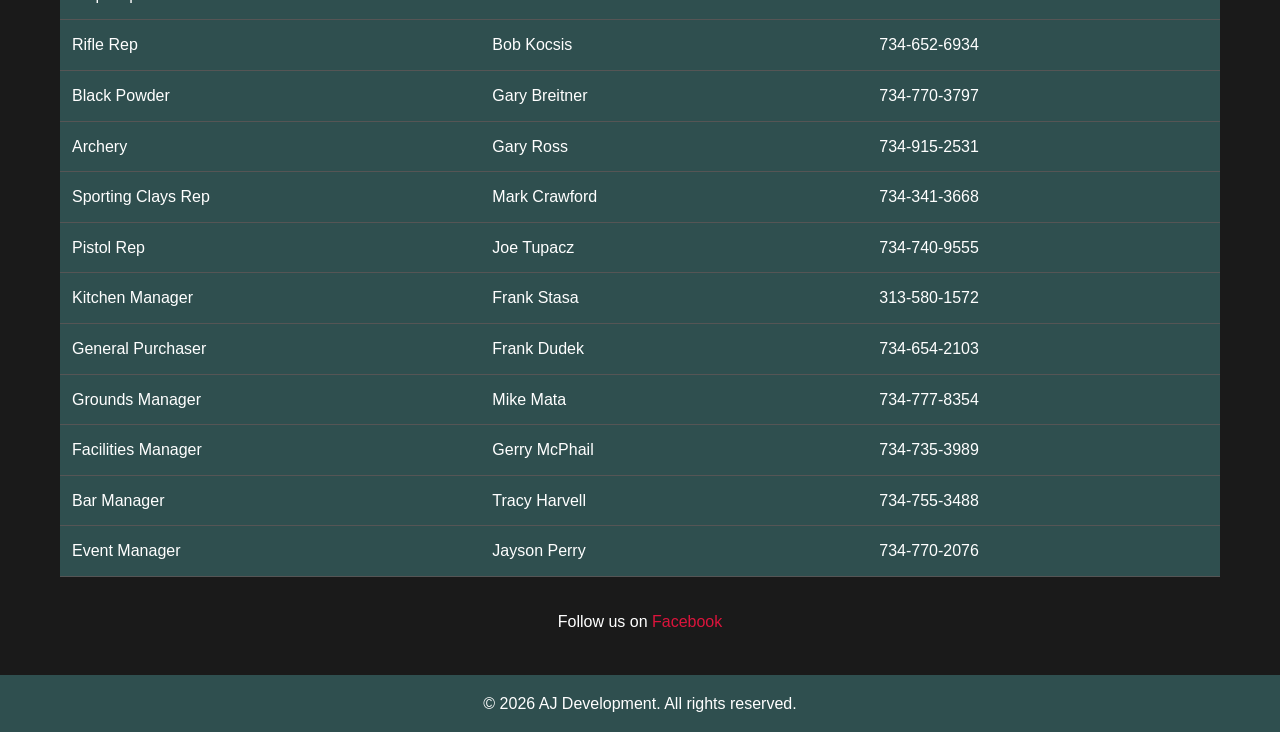
==== commit b00ff653: "Adds About_Us page" ====
--- a/index.html
+++ b/index.html
@@ -22,6 +22,7 @@
                     <li><a href="#ranges">Ranges</a></li>
                     <li><a href="#contact">Contact</a></li>
                     <li><a href="events.html">Events</a></li>
+                    <li><a href="about.html">About Us</a></li>
                     <li><a href="members.html">Members Area</a></li>
                 </ul>
             </div>
--- a/styles.css
+++ b/styles.css
@@ -525,6 +525,182 @@
     height: auto;
 }
 
+/* About Us Page */
+.about-page-hero {
+    padding: 4rem 0;
+    text-align: center;
+    background-color: var(--color-secondary-bg);
+}
+
+.about-page-hero h2 {
+    font-size: 2.5rem;
+    color: var(--color-primary);
+    margin-bottom: 0.75rem;
+}
+
+.about-page-hero p {
+    font-size: 1.1rem;
+    color: var(--color-text-light);
+}
+
+.about-page-history {
+    padding: 3rem 0;
+    background-color: var(--color-dark-bg);
+}
+
+.about-page-history h2 {
+    text-align: center;
+    color: var(--color-primary);
+    margin-bottom: 2.5rem;
+    font-size: 2rem;
+}
+
+.about-page-timeline {
+    display: flex;
+    flex-direction: column;
+    gap: 2.5rem;
+}
+
+.timeline-entry {
+    display: flex;
+    gap: 2rem;
+    align-items: flex-start;
+}
+
+.timeline-year {
+    flex-shrink: 0;
+    width: 100px;
+    font-size: 2rem;
+    font-weight: bold;
+    color: var(--color-primary);
+    text-align: center;
+    padding-top: 0.25rem;
+    border-right: 3px solid var(--color-primary);
+    padding-right: 1.5rem;
+}
+
+.timeline-content {
+    flex: 1;
+}
+
+.timeline-content h3 {
+    color: var(--color-text-light);
+    margin-bottom: 0.75rem;
+    font-size: 1.25rem;
+}
+
+.timeline-content p {
+    color: var(--color-text-light);
+    margin-bottom: 0.75rem;
+    opacity: 0.85;
+}
+
+.about-page-mission {
+    padding: 3rem 0;
+    background-color: var(--color-secondary-bg);
+    text-align: center;
+}
+
+.about-page-mission h2 {
+    color: var(--color-primary);
+    margin-bottom: 1rem;
+    font-size: 2rem;
+}
+
+.about-page-lead {
+    max-width: 700px;
+    margin: 0 auto 2.5rem;
+    color: var(--color-text-light);
+    font-size: 1.05rem;
+    opacity: 0.9;
+}
+
+.about-page-values {
+    display: flex;
+    gap: 1.5rem;
+    justify-content: center;
+}
+
+.value-card {
+    flex: 1;
+    max-width: 320px;
+    background-color: var(--color-dark-bg);
+    padding: 1.5rem;
+    border-radius: 8px;
+    border-top: 4px solid var(--color-primary);
+    text-align: left;
+}
+
+.value-card h3 {
+    color: var(--color-primary);
+    margin-bottom: 0.75rem;
+}
+
+.value-card p {
+    color: var(--color-text-light);
+    opacity: 0.85;
+}
+
+.about-page-community {
+    padding: 3rem 0;
+    background-color: var(--color-dark-bg);
+    text-align: center;
+}
+
+.about-page-community h2 {
+    color: var(--color-primary);
+    margin-bottom: 1.5rem;
+    font-size: 2rem;
+}
+
+.about-page-community p {
+    max-width: 750px;
+    margin: 0 auto 1rem;
+    color: var(--color-text-light);
+    opacity: 0.85;
+}
+
+.about-page-cta {
+    display: inline-block;
+    margin-top: 1.5rem;
+    padding: 0.75rem 2rem;
+    background-color: var(--color-primary);
+    color: var(--color-text-light);
+    text-decoration: none;
+    border-radius: 4px;
+    font-size: 1rem;
+    transition: background-color 0.3s;
+}
+
+.about-page-cta:hover {
+    background-color: var(--color-dark-hover);
+}
+
+@media (max-width: 768px) {
+    .timeline-entry {
+        flex-direction: column;
+        gap: 0.75rem;
+    }
+
+    .timeline-year {
+        width: auto;
+        border-right: none;
+        border-bottom: 3px solid var(--color-primary);
+        padding-right: 0;
+        padding-bottom: 0.5rem;
+        text-align: left;
+    }
+
+    .about-page-values {
+        flex-direction: column;
+        align-items: center;
+    }
+
+    .value-card {
+        max-width: 100%;
+    }
+}
+
 /* Responsive Design */
 @media (max-width: 768px) {
     nav .container {
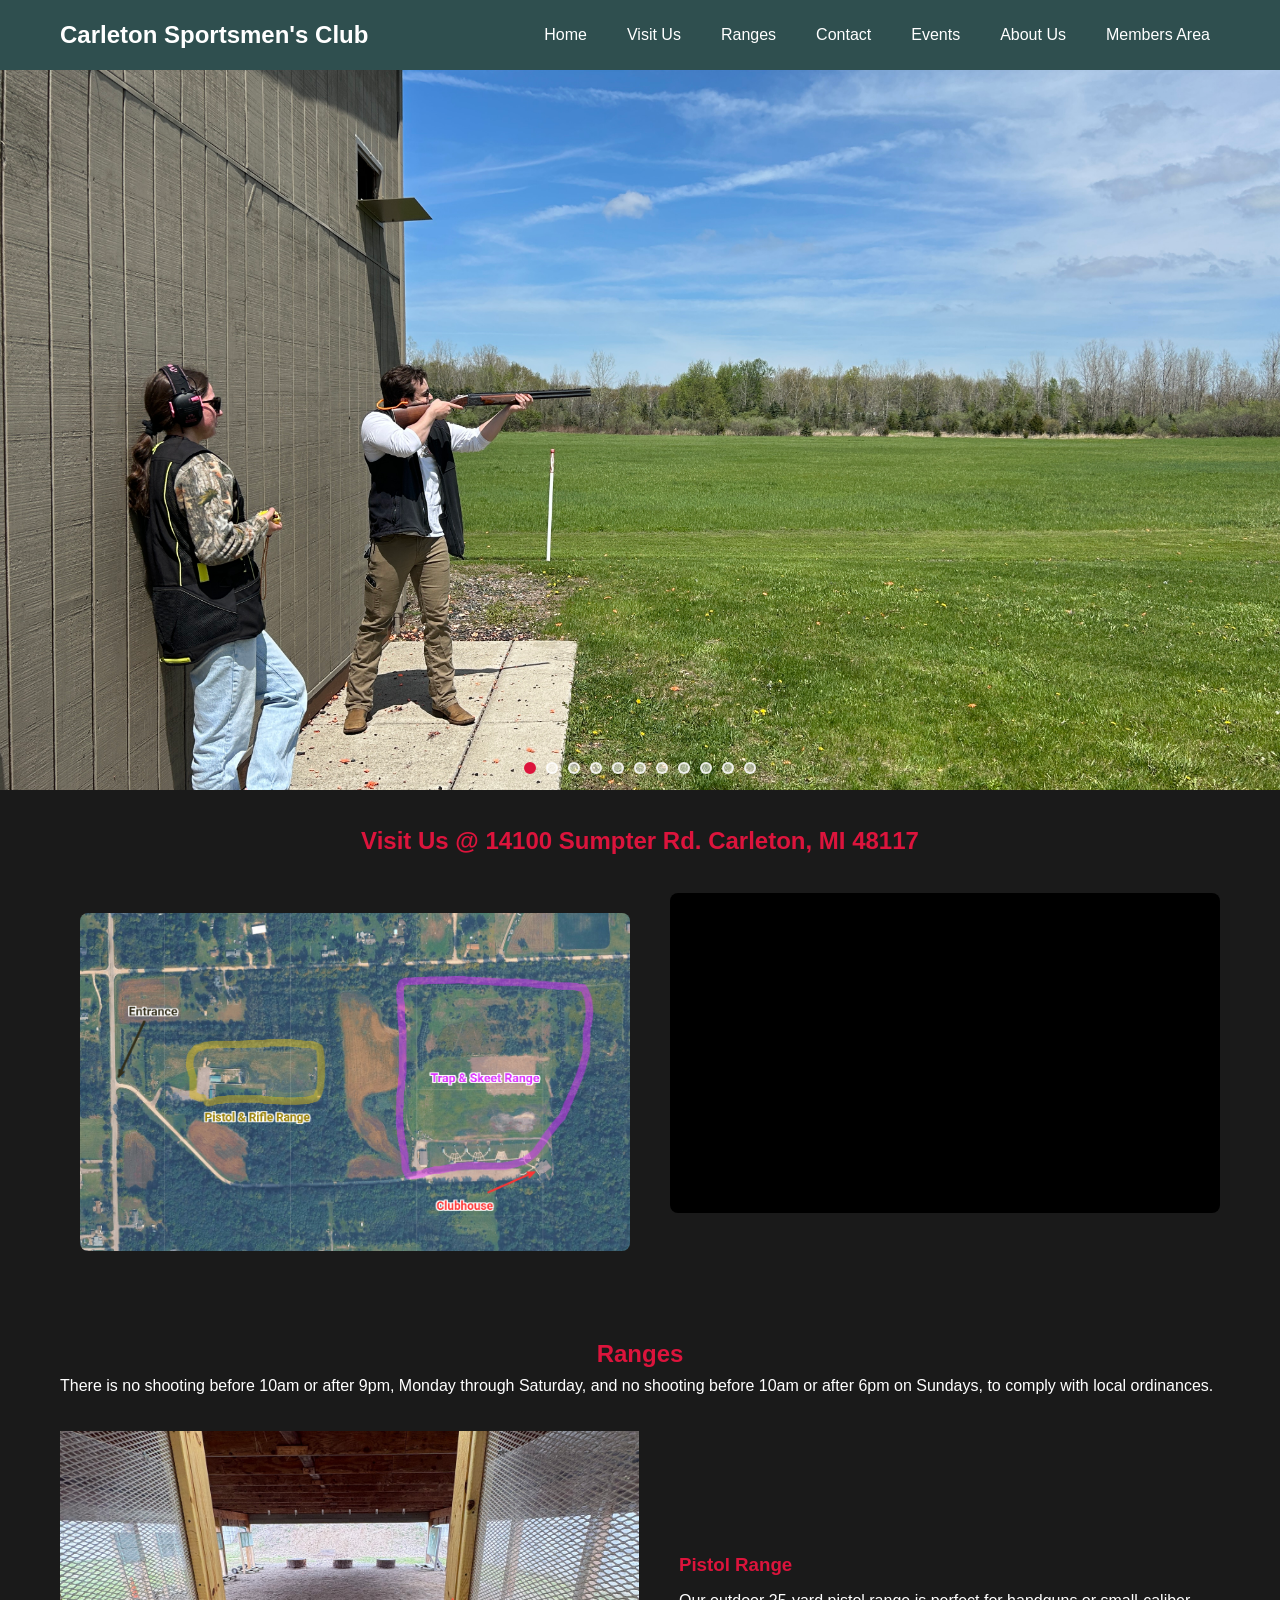
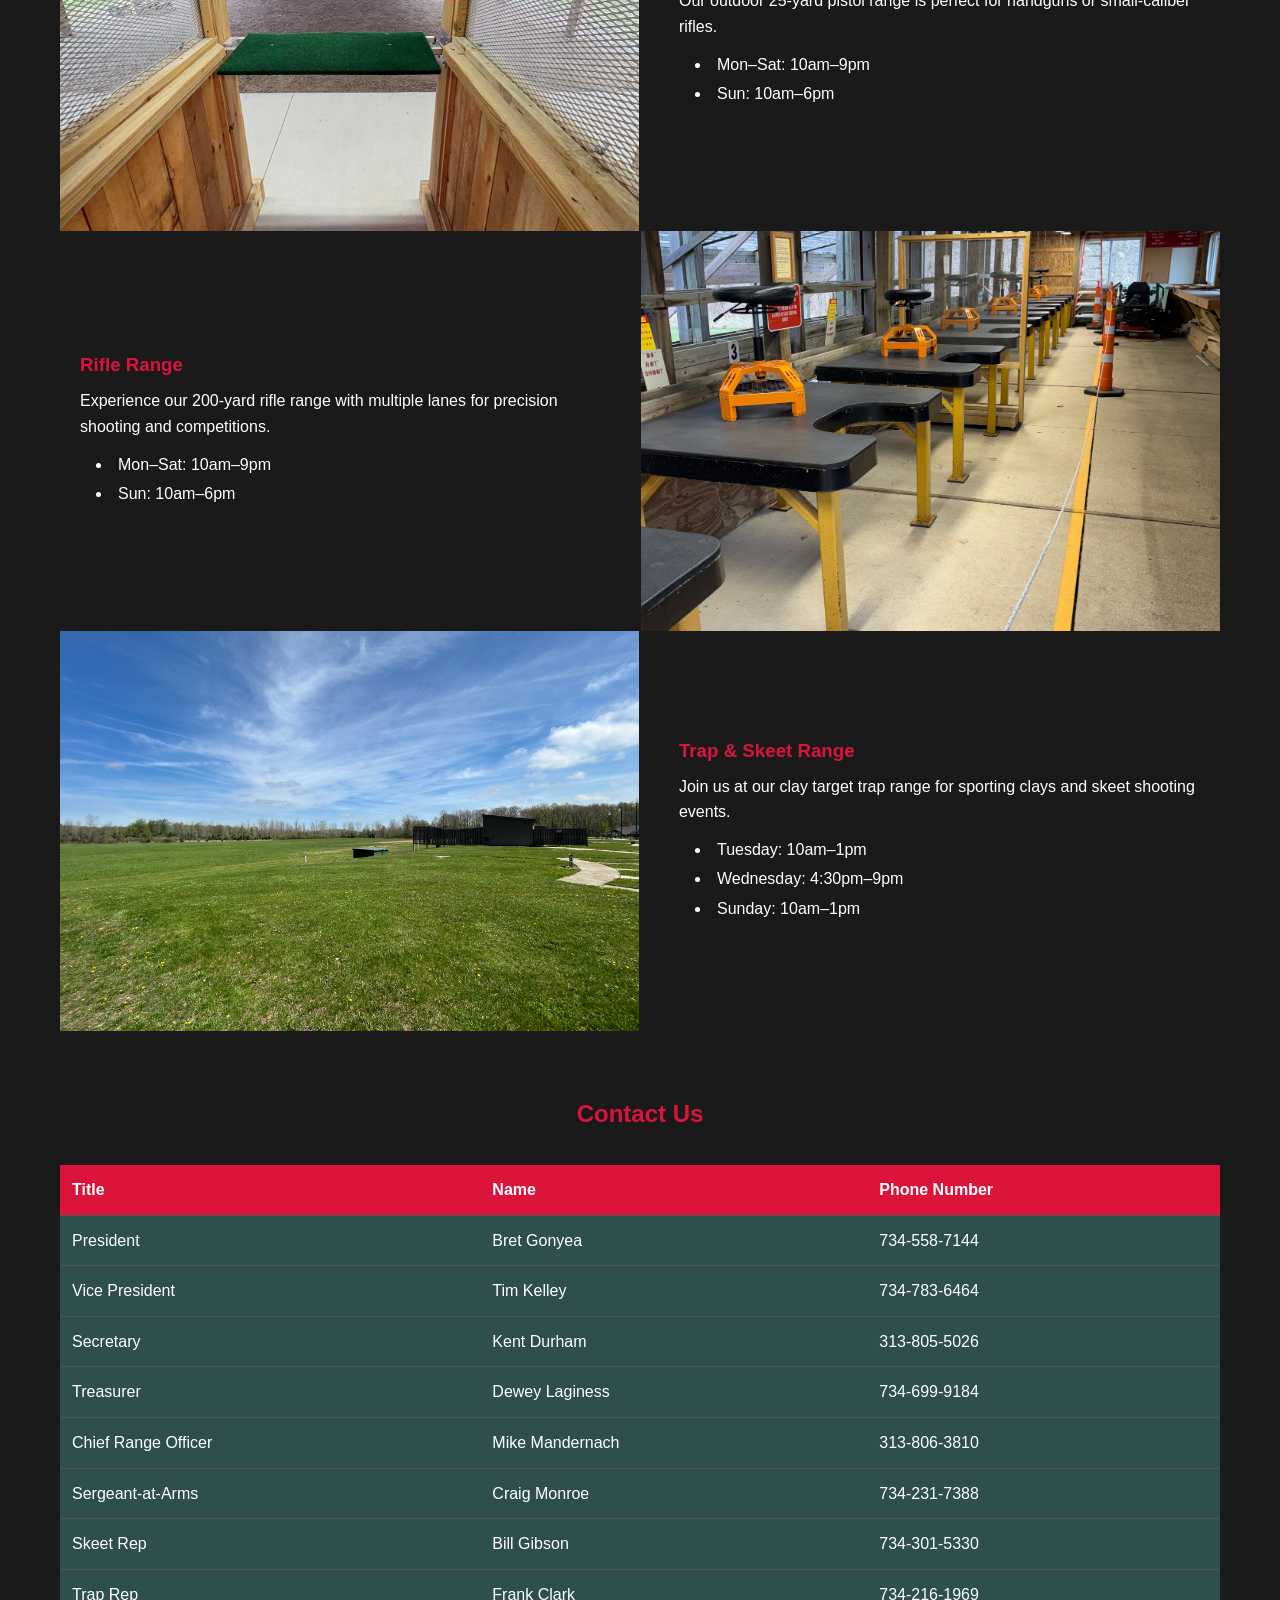
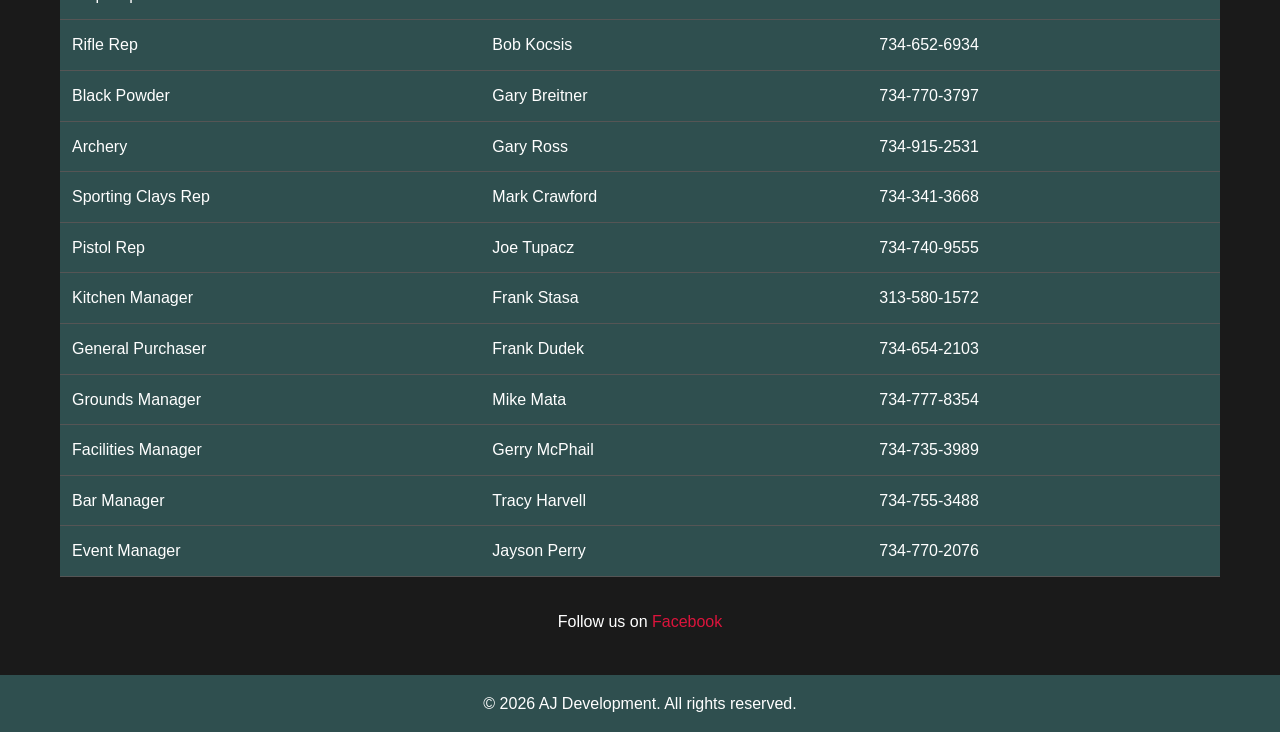
==== commit f9224690: "Home page slideshow" ====
--- a/index.html
+++ b/index.html
@@ -32,7 +32,21 @@
     <main>
         <section id="home" class="hero">
             <div class="container">
-                <img src="Images/Trap.JPG" alt="Shooting Range" class="hero-image">
+                <div class="slideshow">
+                    <div class="slide active"><img src="Images/Slideshow/Trap.JPG" alt="Trap Range"></div>
+                    <div class="slide"><img src="Images/Slideshow/Slideshow (1).jpeg" alt="Skeet Range"></div>
+                    <div class="slide"><img src="Images/Slideshow/Slideshow (2).jpeg" alt="Skeet Range"></div>
+                    <div class="slide"><img src="Images/Slideshow/Slideshow (3).jpeg" alt="Skeet Range"></div>
+                    <div class="slide"><img src="Images/Slideshow/Slideshow (4).jpeg" alt="Skeet Range"></div>
+                    <div class="slide"><img src="Images/Slideshow/Slideshow (5).jpeg" alt="Skeet Range"></div>
+                    <div class="slide"><img src="Images/Slideshow/Slideshow (6).jpeg" alt="Skeet Range"></div>
+                    <div class="slide"><img src="Images/Slideshow/Slideshow (7).jpeg" alt="Skeet Range"></div>
+                    <div class="slide"><img src="Images/Slideshow/Slideshow (8).jpeg" alt="Skeet Range"></div>
+                    <div class="slide"><img src="Images/Slideshow/Slideshow (9).jpeg" alt="Skeet Range"></div>
+                    <div class="slide"><img src="Images/Slideshow/Slideshow (10).jpeg" alt="Skeet Range"></div>
+
+                    <div class="slideshow-dots"></div>
+                </div>
             </div>
         </section>
 
--- a/styles.css
+++ b/styles.css
@@ -113,18 +113,62 @@
     margin-bottom: 1rem;
 }
 
-.hero-image {
-    display: block;
+.slideshow {
+    position: relative;
     width: 100vw;
     max-width: none;
     margin-left: 50%;
     transform: translateX(-50%);
     height: 80vh;
+    overflow: hidden;
+}
+
+.slide {
+    position: absolute;
+    inset: 0;
+    opacity: 0;
+    transition: opacity 1s ease-in-out;
+}
+
+.slide.active {
+    opacity: 1;
+}
+
+.slide img {
+    display: block;
+    width: 100%;
+    height: 100%;
     object-fit: cover;
 }
 
+.slideshow-dots {
+    position: absolute;
+    bottom: 16px;
+    left: 50%;
+    transform: translateX(-50%);
+    display: flex;
+    gap: 10px;
+    z-index: 1;
+}
+
+.dot {
+    width: 12px;
+    height: 12px;
+    border-radius: 50%;
+    background-color: rgba(255, 255, 255, 0.5);
+    border: 2px solid rgba(255, 255, 255, 0.8);
+    cursor: pointer;
+    transition: background-color 0.3s;
+    padding: 0;
+}
+
+.dot.active {
+    background-color: var(--color-primary);
+    border-color: var(--color-primary);
+}
+
 @media (max-width: 768px) {
-    .hero-image {
+    .slideshow {
         height: 280px;
     }
 }
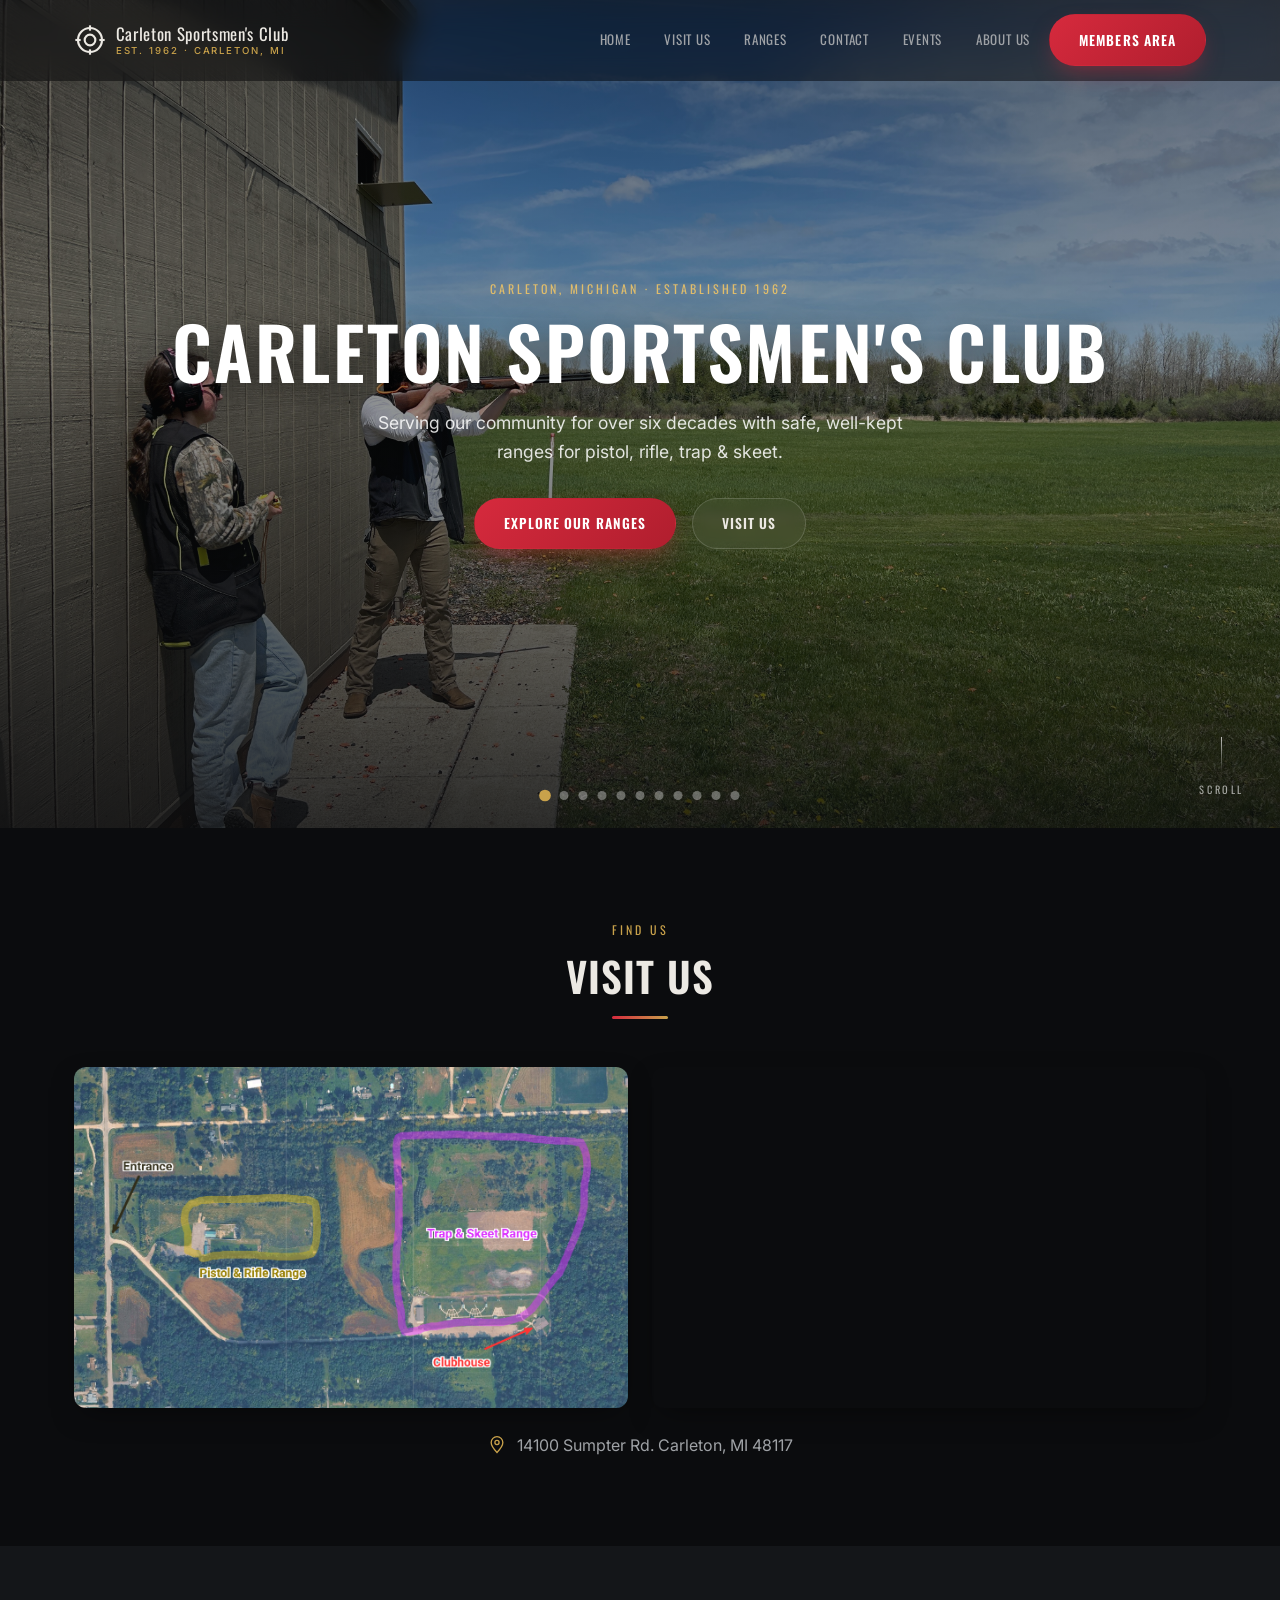
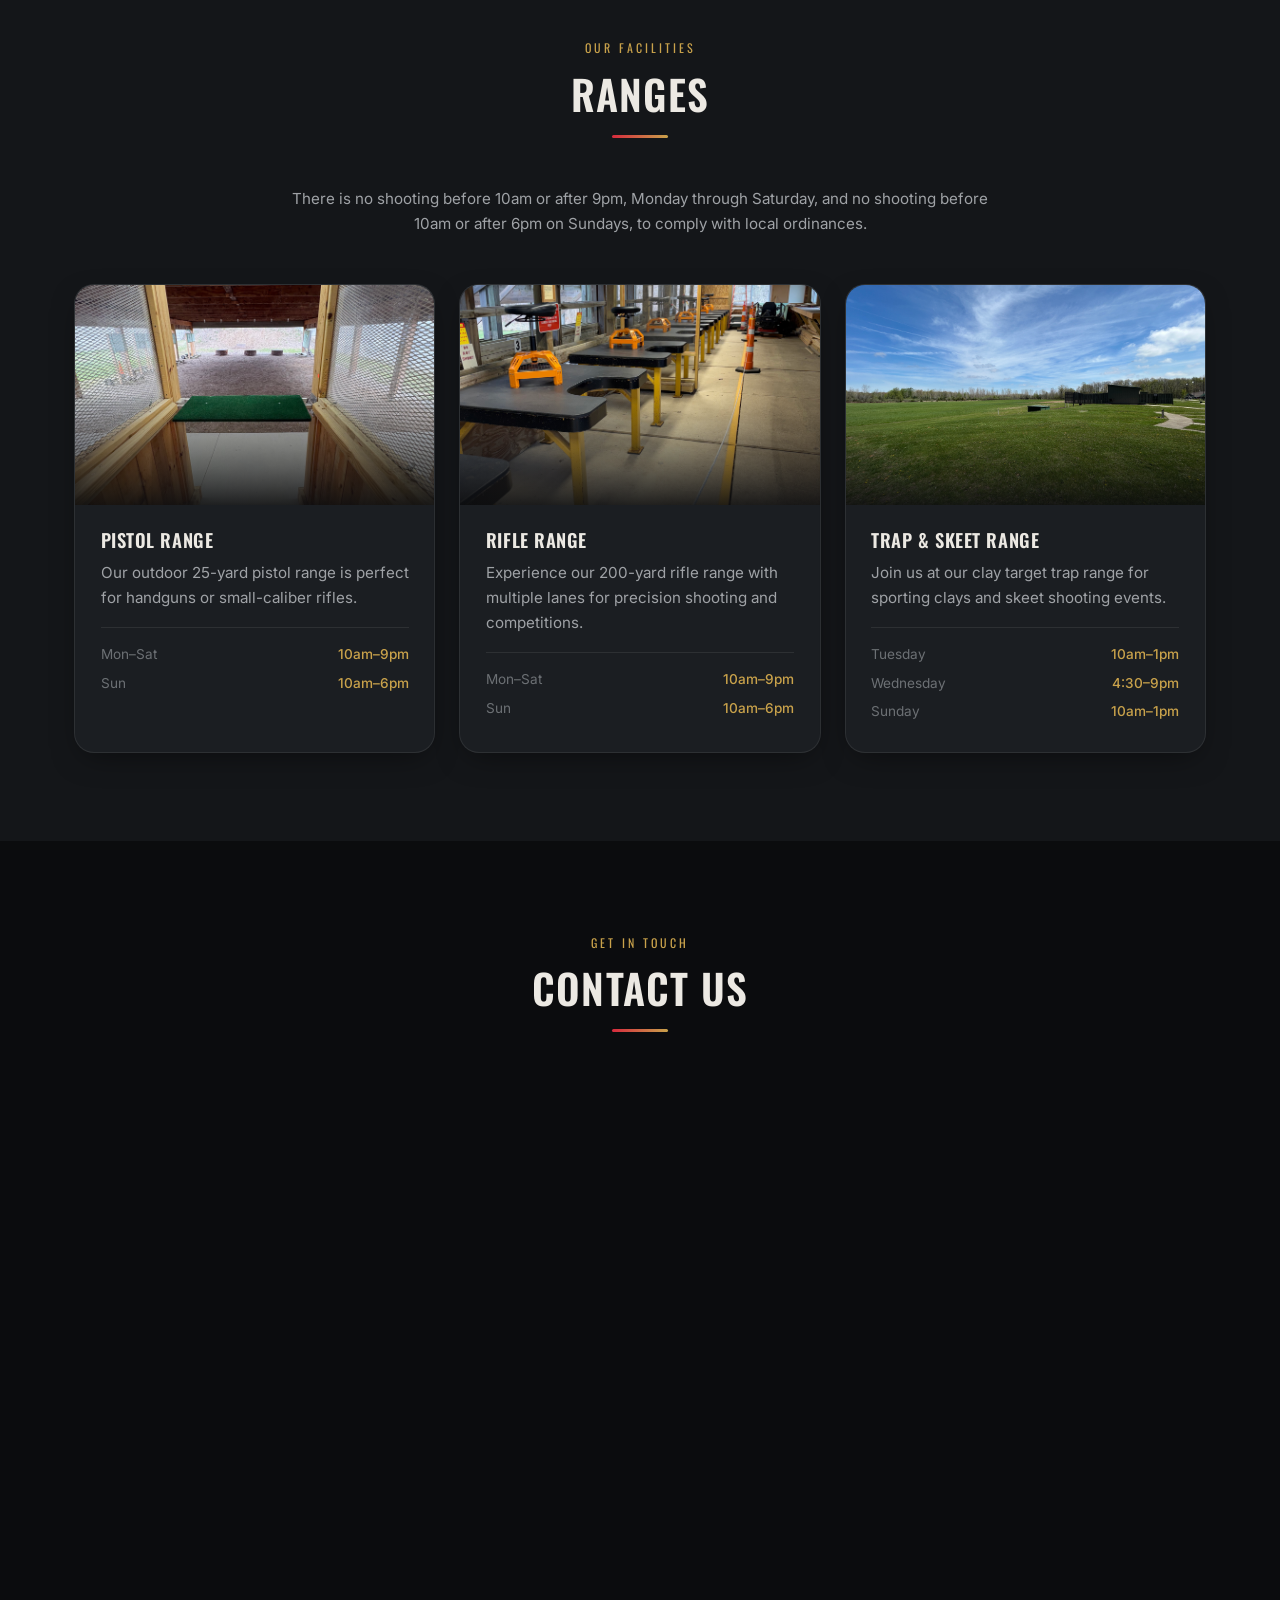
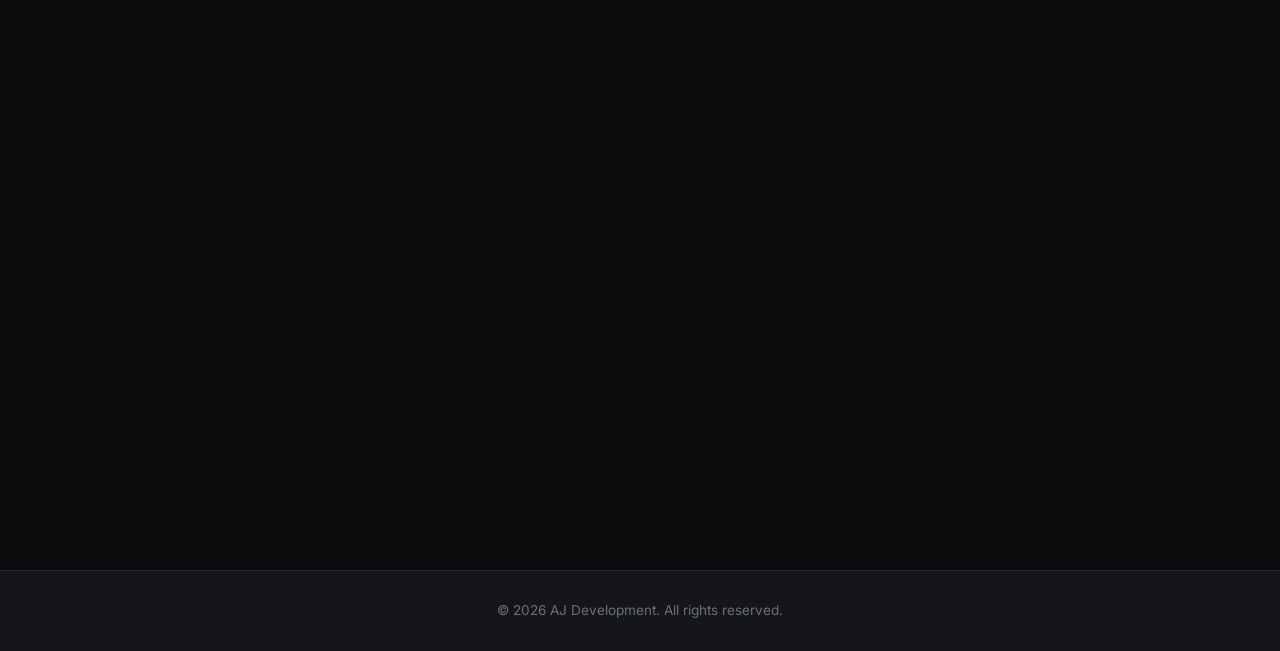
==== commit 49778e1e: "Revamp" ====
--- a/index.html
+++ b/index.html
@@ -4,13 +4,20 @@
     <meta charset="UTF-8">
     <meta name="viewport" content="width=device-width, initial-scale=1.0">
     <title>Carleton Sportsmen's Club</title>
+    <link rel="icon" href="data:image/svg+xml,%3Csvg xmlns='http://www.w3.org/2000/svg' viewBox='0 0 24 24' fill='none' stroke='%23c9a24b' stroke-width='2'%3E%3Ccircle cx='12' cy='12' r='9'/%3E%3Ccircle cx='12' cy='12' r='4'/%3E%3Cline x1='12' y1='1' x2='12' y2='5'/%3E%3Cline x1='12' y1='19' x2='12' y2='23'/%3E%3Cline x1='1' y1='12' x2='5' y2='12'/%3E%3Cline x1='19' y1='12' x2='23' y2='12'/%3E%3C/svg%3E">
+    <link rel="preconnect" href="https://fonts.googleapis.com">
+    <link rel="preconnect" href="https://fonts.gstatic.com" crossorigin>
+    <link href="https://fonts.googleapis.com/css2?family=Oswald:wght@500;600;700&family=Inter:wght@400;500;600&display=swap" rel="stylesheet">
     <link rel="stylesheet" href="styles.css">
 </head>
 <body>
     <header>
         <nav>
             <div class="container">
-                <h1><a href="index.html">Carleton Sportsmen's Club</a></h1>
+                <a class="brand" href="index.html">
+                    <svg viewBox="0 0 24 24" fill="none" stroke="currentColor" stroke-width="1.6"><circle cx="12" cy="12" r="9"/><circle cx="12" cy="12" r="4"/><line x1="12" y1="1" x2="12" y2="5"/><line x1="12" y1="19" x2="12" y2="23"/><line x1="1" y1="12" x2="5" y2="12"/><line x1="19" y1="12" x2="23" y2="12"/></svg>
+                    <span class="brand-text">Carleton Sportsmen's Club<small>Est. 1962 &middot; Carleton, MI</small></span>
+                </a>
                 <button class="hamburger" aria-label="Toggle menu">
                     <span></span>
                     <span></span>
@@ -23,39 +30,51 @@
                     <li><a href="#contact">Contact</a></li>
                     <li><a href="events.html">Events</a></li>
                     <li><a href="about.html">About Us</a></li>
-                    <li><a href="members.html">Members Area</a></li>
+                    <li><a href="members.html" class="btn btn--primary">Members Area</a></li>
                 </ul>
             </div>
         </nav>
+        <div class="nav-backdrop"></div>
     </header>
 
     <main>
         <section id="home" class="hero">
-            <div class="container">
-                <div class="slideshow">
-                    <div class="slide active"><img src="Images/Slideshow/Trap.JPG" alt="Trap Range"></div>
-                    <div class="slide"><img src="Images/Slideshow/Slideshow (1).jpeg" alt="Skeet Range"></div>
-                    <div class="slide"><img src="Images/Slideshow/Slideshow (2).jpeg" alt="Skeet Range"></div>
-                    <div class="slide"><img src="Images/Slideshow/Slideshow (3).jpeg" alt="Skeet Range"></div>
-                    <div class="slide"><img src="Images/Slideshow/Slideshow (4).jpeg" alt="Skeet Range"></div>
-                    <div class="slide"><img src="Images/Slideshow/Slideshow (5).jpeg" alt="Skeet Range"></div>
-                    <div class="slide"><img src="Images/Slideshow/Slideshow (6).jpeg" alt="Skeet Range"></div>
-                    <div class="slide"><img src="Images/Slideshow/Slideshow (7).jpeg" alt="Skeet Range"></div>
-                    <div class="slide"><img src="Images/Slideshow/Slideshow (8).jpeg" alt="Skeet Range"></div>
-                    <div class="slide"><img src="Images/Slideshow/Slideshow (9).jpeg" alt="Skeet Range"></div>
-                    <div class="slide"><img src="Images/Slideshow/Slideshow (10).jpeg" alt="Skeet Range"></div>
-
-                    <div class="slideshow-dots"></div>
+            <div class="slideshow">
+                <div class="slide active"><img src="Images/Slideshow/Trap.JPG" alt="Trap Range"></div>
+                <div class="slide"><img src="Images/Slideshow/Slideshow (1).jpeg" alt="Skeet Range"></div>
+                <div class="slide"><img src="Images/Slideshow/Slideshow (2).jpeg" alt="Skeet Range"></div>
+                <div class="slide"><img src="Images/Slideshow/Slideshow (3).jpeg" alt="Skeet Range"></div>
+                <div class="slide"><img src="Images/Slideshow/Slideshow (4).jpeg" alt="Skeet Range"></div>
+                <div class="slide"><img src="Images/Slideshow/Slideshow (5).jpeg" alt="Skeet Range"></div>
+                <div class="slide"><img src="Images/Slideshow/Slideshow (6).jpeg" alt="Skeet Range"></div>
+                <div class="slide"><img src="Images/Slideshow/Slideshow (7).jpeg" alt="Skeet Range"></div>
+                <div class="slide"><img src="Images/Slideshow/Slideshow (8).jpeg" alt="Skeet Range"></div>
+                <div class="slide"><img src="Images/Slideshow/Slideshow (9).jpeg" alt="Skeet Range"></div>
+                <div class="slide"><img src="Images/Slideshow/Slideshow (10).jpeg" alt="Skeet Range"></div>
+            </div>
+            <div class="hero-content">
+                <span class="eyebrow">Carleton, Michigan &middot; Established 1962</span>
+                <h1>Carleton Sportsmen's Club</h1>
+                <p>Serving our community for over six decades with safe, well-kept ranges for pistol, rifle, trap &amp; skeet.</p>
+                <div class="hero-actions">
+                    <a href="#ranges" class="btn btn--primary">Explore Our Ranges</a>
+                    <a href="#visit" class="btn btn--ghost">Visit Us</a>
                 </div>
             </div>
+            <div class="slideshow-dots"></div>
+            <div class="scroll-cue"><span class="line"></span>Scroll</div>
         </section>
 
-        <section id="visit" class="location">
+        <section id="visit" class="section">
             <div class="container">
-                <h2>Visit Us @ 14100 Sumpter Rd. Carleton, MI 48117</h2>
-                <div class="location-row">
+                <div class="section-head reveal">
+                    <span class="eyebrow">Find Us</span>
+                    <h2>Visit Us</h2>
+                    <div class="rule"></div>
+                </div>
+                <div class="location-row reveal">
                     <div class="location-text">
-                        <img src="Images/Map.png" alt="Satellite view placeholder">
+                        <img src="Images/Map.png" alt="Satellite view of the club grounds">
                     </div>
                     <div class="location-map">
                         <iframe
@@ -69,161 +88,94 @@
                         </iframe>
                     </div>
                 </div>
+                <div class="address-card reveal">
+                    <svg viewBox="0 0 24 24" fill="none" stroke="currentColor" stroke-width="1.6"><path d="M12 21s-7-7.5-7-12a7 7 0 1 1 14 0c0 4.5-7 12-7 12z"/><circle cx="12" cy="9" r="2.5"/></svg>
+                    14100 Sumpter Rd. Carleton, MI 48117
+                </div>
             </div>
         </section>
 
-        <section id="ranges" class="ranges">
+        <section id="ranges" class="section section--alt">
             <div class="container">
-                <h2>Ranges</h2>
-                <p class="range-subtitle">There is no shooting before 10am or after 9pm, Monday through Saturday, and no shooting before 10am or after 6pm on Sundays, to comply with local ordinances.</p>
-                <div class="range-item">
-                    <img src="Images/PistolRange.jpeg" alt="Pistol Range">
-                    <div class="range-text">
-                        <h3>Pistol Range</h3>
-                        <p>Our outdoor 25-yard pistol range is perfect for handguns or small-caliber rifles.</p>
-                        <ul class="hours-list">
-                            <li>Mon–Sat: 10am–9pm</li>
-                            <li>Sun: 10am–6pm</li>
-                        </ul>
+                <div class="section-head reveal">
+                    <span class="eyebrow">Our Facilities</span>
+                    <h2>Ranges</h2>
+                    <div class="rule"></div>
+                </div>
+                <p class="range-subtitle reveal">There is no shooting before 10am or after 9pm, Monday through Saturday, and no shooting before 10am or after 6pm on Sundays, to comply with local ordinances.</p>
+                <div class="ranges-grid">
+                    <div class="range-card reveal">
+                        <div class="range-card-media"><img src="Images/PistolRange.jpeg" alt="Pistol Range"></div>
+                        <div class="range-card-body">
+                            <h3>Pistol Range</h3>
+                            <p>Our outdoor 25-yard pistol range is perfect for handguns or small-caliber rifles.</p>
+                            <ul class="hours-list">
+                                <li>Mon&ndash;Sat <strong>10am&ndash;9pm</strong></li>
+                                <li>Sun <strong>10am&ndash;6pm</strong></li>
+                            </ul>
+                        </div>
                     </div>
-                </div>
-                <div class="range-item flipped">
-                    <img src="Images/LongRangeBenches.jpeg" alt="Rifle Range">
-                    <div class="range-text">
-                        <h3>Rifle Range</h3>
-                        <p>Experience our 200-yard rifle range with multiple lanes for precision shooting and competitions.</p>
-                        <ul class="hours-list">
-                            <li>Mon–Sat: 10am–9pm</li>
-                            <li>Sun: 10am–6pm</li>
-                        </ul>
+                    <div class="range-card reveal">
+                        <div class="range-card-media"><img src="Images/LongRangeBenches.jpeg" alt="Rifle Range"></div>
+                        <div class="range-card-body">
+                            <h3>Rifle Range</h3>
+                            <p>Experience our 200-yard rifle range with multiple lanes for precision shooting and competitions.</p>
+                            <ul class="hours-list">
+                                <li>Mon&ndash;Sat <strong>10am&ndash;9pm</strong></li>
+                                <li>Sun <strong>10am&ndash;6pm</strong></li>
+                            </ul>
+                        </div>
                     </div>
-                </div>
-                <div class="range-item">
-                    <img src="Images/Skeet.JPG" alt="Trap & Skeet Range">
-                    <div class="range-text">
-                        <h3>Trap & Skeet Range</h3>
-                        <p>Join us at our clay target trap range for sporting clays and skeet shooting events.</p>
-                        <ul class="hours-list">
-                            <li>Tuesday: 10am–1pm</li>
-                            <li>Wednesday: 4:30pm–9pm</li>
-                            <li>Sunday: 10am–1pm</li>
-                        </ul>
+                    <div class="range-card reveal">
+                        <div class="range-card-media"><img src="Images/Skeet.JPG" alt="Trap & Skeet Range"></div>
+                        <div class="range-card-body">
+                            <h3>Trap &amp; Skeet Range</h3>
+                            <p>Join us at our clay target trap range for sporting clays and skeet shooting events.</p>
+                            <ul class="hours-list">
+                                <li>Tuesday <strong>10am&ndash;1pm</strong></li>
+                                <li>Wednesday <strong>4:30&ndash;9pm</strong></li>
+                                <li>Sunday <strong>10am&ndash;1pm</strong></li>
+                            </ul>
+                        </div>
                     </div>
                 </div>
             </div>
         </section>
 
-
-        <section id="contact" class="contact">
+        <section id="contact" class="section">
             <div class="container">
-                <h2>Contact Us</h2>
-                <table class="contact-table">
-                    <thead>
-                        <tr>
-                            <th>Title</th>
-                            <th>Name</th>
-                            <th>Phone Number</th>
-                        </tr>
-                    </thead>
-                    <tbody>
-                        <tr>
-                            <td>President</td>
-                            <td>Bret Gonyea</td>
-                            <td>734-558-7144</td>
-                        </tr>
-                        <tr>
-                            <td>Vice President</td>
-                            <td>Tim Kelley</td>
-                            <td>734-783-6464</td>
-                        </tr>
-                        <tr>
-                            <td>Secretary</td>
-                            <td>Kent Durham</td>
-                            <td>313-805-5026</td>
-                        </tr>
-                        <tr>
-                            <td>Treasurer</td>
-                            <td>Dewey Laginess</td>
-                            <td>734-699-9184</td>
-                        </tr>
-                        <tr>
-                            <td>Chief Range Officer</td>
-                            <td>Mike Mandernach</td>
-                            <td>313-806-3810</td>
-                        </tr>
-                        <tr>
-                            <td>Sergeant-at-Arms</td>
-                            <td>Craig Monroe</td>
-                            <td>734-231-7388</td>
-                        </tr>
-                        <tr>
-                            <td>Skeet Rep</td>
-                            <td>Bill Gibson</td>
-                            <td>734-301-5330</td>
-                        </tr>
-                        <tr>
-                            <td>Trap Rep</td>
-                            <td>Frank Clark</td>
-                            <td>734-216-1969</td>
-                        </tr>
-                        <tr>
-                            <td>Rifle Rep</td>
-                            <td>Bob Kocsis</td>
-                            <td>734-652-6934</td>
-                        </tr>
-                        <tr>
-                            <td>Black Powder</td>
-                            <td>Gary Breitner</td>
-                            <td>734-770-3797</td>
-                        </tr>
-                        <tr>
-                            <td>Archery</td>
-                            <td>Gary Ross</td>
-                            <td>734-915-2531</td>
-                        </tr>
-                        <tr>
-                            <td>Sporting Clays Rep</td>
-                            <td>Mark Crawford</td>
-                            <td>734-341-3668</td>
-                        </tr>
-                        <tr>
-                            <td>Pistol Rep</td>
-                            <td>Joe Tupacz</td>
-                            <td>734-740-9555</td>
-                        </tr>
-                        <tr>
-                            <td>Kitchen Manager</td>
-                            <td>Frank Stasa</td>
-                            <td>313-580-1572</td>
-                        </tr>
-                        <tr>
-                            <td>General Purchaser</td>
-                            <td>Frank Dudek</td>
-                            <td>734-654-2103</td>
-                        </tr>
-                        <tr>
-                            <td>Grounds Manager</td>
-                            <td>Mike Mata</td>
-                            <td>734-777-8354</td>
-                        </tr>
-                        <tr>
-                            <td>Facilities Manager</td>
-                            <td>Gerry McPhail</td>
-                            <td>734-735-3989</td>
-                        </tr>
-                        <tr>
-                            <td>Bar Manager</td>
-                            <td>Tracy Harvell</td>
-                            <td>734-755-3488</td>
-                        </tr>
-                        <tr>
-                            <td>Event Manager</td>
-                            <td>Jayson Perry</td>
-                            <td>734-770-2076</td>
-                        </tr>
-                    </tbody>
-                </table>
-                <p>Follow us on <a href="https://www.facebook.com/CarletonSportsmensClub/" target="_blank">Facebook</a></p>
+                <div class="section-head reveal">
+                    <span class="eyebrow">Get In Touch</span>
+                    <h2>Contact Us</h2>
+                    <div class="rule"></div>
+                </div>
+                <div class="contact-grid reveal">
+                    <div class="contact-card"><div class="role">President</div><div class="name">Bret Gonyea</div><a class="phone" href="tel:7345587144">734-558-7144</a></div>
+                    <div class="contact-card"><div class="role">Vice President</div><div class="name">Tim Kelley</div><a class="phone" href="tel:7347836464">734-783-6464</a></div>
+                    <div class="contact-card"><div class="role">Secretary</div><div class="name">Kent Durham</div><a class="phone" href="tel:3138055026">313-805-5026</a></div>
+                    <div class="contact-card"><div class="role">Treasurer</div><div class="name">Dewey Laginess</div><a class="phone" href="tel:7346999184">734-699-9184</a></div>
+                    <div class="contact-card"><div class="role">Chief Range Officer</div><div class="name">Mike Mandernach</div><a class="phone" href="tel:3138063810">313-806-3810</a></div>
+                    <div class="contact-card"><div class="role">Sergeant-at-Arms</div><div class="name">Craig Monroe</div><a class="phone" href="tel:7342317388">734-231-7388</a></div>
+                    <div class="contact-card"><div class="role">Skeet Rep</div><div class="name">Bill Gibson</div><a class="phone" href="tel:7343015330">734-301-5330</a></div>
+                    <div class="contact-card"><div class="role">Trap Rep</div><div class="name">Frank Clark</div><a class="phone" href="tel:7342161969">734-216-1969</a></div>
+                    <div class="contact-card"><div class="role">Rifle Rep</div><div class="name">Bob Kocsis</div><a class="phone" href="tel:7346526934">734-652-6934</a></div>
+                    <div class="contact-card"><div class="role">Black Powder</div><div class="name">Gary Breitner</div><a class="phone" href="tel:7347703797">734-770-3797</a></div>
+                    <div class="contact-card"><div class="role">Archery</div><div class="name">Gary Ross</div><a class="phone" href="tel:7349152531">734-915-2531</a></div>
+                    <div class="contact-card"><div class="role">Sporting Clays Rep</div><div class="name">Mark Crawford</div><a class="phone" href="tel:7343413668">734-341-3668</a></div>
+                    <div class="contact-card"><div class="role">Pistol Rep</div><div class="name">Joe Tupacz</div><a class="phone" href="tel:7347409555">734-740-9555</a></div>
+                    <div class="contact-card"><div class="role">Kitchen Manager</div><div class="name">Frank Stasa</div><a class="phone" href="tel:3135801572">313-580-1572</a></div>
+                    <div class="contact-card"><div class="role">General Purchaser</div><div class="name">Frank Dudek</div><a class="phone" href="tel:7346542103">734-654-2103</a></div>
+                    <div class="contact-card"><div class="role">Grounds Manager</div><div class="name">Mike Mata</div><a class="phone" href="tel:7347778354">734-777-8354</a></div>
+                    <div class="contact-card"><div class="role">Facilities Manager</div><div class="name">Gerry McPhail</div><a class="phone" href="tel:7347353989">734-735-3989</a></div>
+                    <div class="contact-card"><div class="role">Bar Manager</div><div class="name">Tracy Harvell</div><a class="phone" href="tel:7347553488">734-755-3488</a></div>
+                    <div class="contact-card"><div class="role">Event Manager</div><div class="name">Jayson Perry</div><a class="phone" href="tel:7347702076">734-770-2076</a></div>
+                </div>
+                <div class="social-row reveal">
+                    <a class="social-link" href="https://www.facebook.com/CarletonSportsmensClub/" target="_blank" rel="noopener">
+                        <svg viewBox="0 0 24 24" fill="currentColor"><path d="M22 12a10 10 0 1 0-11.56 9.88v-6.99H7.9V12h2.54V9.8c0-2.5 1.49-3.89 3.78-3.89 1.1 0 2.24.2 2.24.2v2.46h-1.26c-1.24 0-1.63.77-1.63 1.56V12h2.78l-.44 2.89h-2.34v6.99A10 10 0 0 0 22 12z"/></svg>
+                        Follow us on Facebook
+                    </a>
+                </div>
             </div>
         </section>
     </main>
@@ -234,6 +186,10 @@
         </div>
     </footer>
 
+    <button class="to-top" aria-label="Back to top">
+        <svg viewBox="0 0 24 24" fill="none" stroke="currentColor" stroke-width="2"><path d="M12 19V5"/><path d="M5 12l7-7 7 7"/></svg>
+    </button>
+
     <script src="script.js"></script>
 </body>
-</html>+</html>
--- a/styles.css
+++ b/styles.css
@@ -1,821 +1,1269 @@
-/* CSS Variables for Theme Colors */
+/* ============================================================
+   Carleton Sportsmen's Club — Design System
+   ============================================================ */
+
 :root {
-    --color-primary: #dc143c;
-    --color-dark-bg: #1a1a1a;
-    --color-secondary-bg: #2f4f4f;
-    --color-text-light: #ffffff;
-    --color-text-dark: #333333;
-    --color-border: #555;
-    --color-border-light: #ccc;
-    --color-dark: #000;
-    --color-dark-hover: #b22222;
-}
-
-/* Reset and base styles */
+  /* Surfaces */
+  --ink: #0b0c0e;
+  --ink-soft: #141619;
+  --ink-elev: #1b1e22;
+  --ink-elev-2: #22262b;
+  --line: rgba(255, 255, 255, 0.08);
+  --line-strong: rgba(255, 255, 255, 0.16);
+
+  /* Text */
+  --text: #ece9e3;
+  --text-dim: #9fa2a6;
+  --text-faint: #6c7074;
+
+  /* Brand */
+  --crimson: #b01e2e;
+  --crimson-bright: #d62a3d;
+  --crimson-dim: #7a1420;
+  --brass: #c9a24b;
+  --brass-bright: #e0bd6b;
+
+  /* Elements */
+  --radius-sm: 6px;
+  --radius: 12px;
+  --radius-lg: 20px;
+  --shadow: 0 10px 30px -10px rgba(0, 0, 0, 0.5);
+  --shadow-lg: 0 25px 60px -20px rgba(0, 0, 0, 0.6);
+  --ease: cubic-bezier(0.22, 1, 0.36, 1);
+}
+
+/* ============================================================
+   Reset & Base
+   ============================================================ */
+
 * {
-    margin: 0;
-    padding: 0;
-    box-sizing: border-box;
+  margin: 0;
+  padding: 0;
+  box-sizing: border-box;
+}
+
+html {
+  scroll-behavior: smooth;
+  scroll-padding-top: 90px;
 }
 
 body {
-    font-family: Arial, sans-serif;
-    line-height: 1.6;
-    color: var(--color-text-light);
-    background-color: var(--color-dark-bg);
+  font-family: "Inter", "Segoe UI", Arial, sans-serif;
+  line-height: 1.65;
+  color: var(--text);
+  background-color: var(--ink);
+  -webkit-font-smoothing: antialiased;
+}
+
+h1, h2, h3, h4 {
+  font-family: "Oswald", "Arial Narrow", Arial, sans-serif;
+  text-transform: uppercase;
+  letter-spacing: 0.03em;
+  line-height: 1.15;
+  font-weight: 600;
+}
+
+a {
+  color: inherit;
+}
+
+img {
+  max-width: 100%;
+  display: block;
+}
+
+ul {
+  list-style: none;
 }
 
 .container {
-    max-width: 1200px;
-    margin: 0 auto;
-    padding: 0 20px;
-}
-
-/* Header and Navigation */
+  max-width: 1180px;
+  margin: 0 auto;
+  padding: 0 24px;
+}
+
+/* Section rhythm */
+.section {
+  padding: 5.5rem 0;
+}
+
+.section--alt {
+  background-color: var(--ink-soft);
+}
+
+.section-head {
+  margin-bottom: 3rem;
+  text-align: center;
+}
+
+.eyebrow {
+  display: inline-block;
+  font-family: "Oswald", sans-serif;
+  text-transform: uppercase;
+  letter-spacing: 0.25em;
+  font-size: 0.75rem;
+  color: var(--brass);
+  margin-bottom: 0.75rem;
+}
+
+.section-head h2 {
+  font-size: clamp(1.8rem, 3.2vw, 2.6rem);
+  color: var(--text);
+}
+
+.section-head .section-sub {
+  max-width: 640px;
+  margin: 1rem auto 0;
+  color: var(--text-dim);
+  font-size: 1.02rem;
+}
+
+.rule {
+  width: 56px;
+  height: 3px;
+  background: linear-gradient(90deg, var(--crimson-bright), var(--brass));
+  margin: 1.1rem auto 0;
+  border-radius: 2px;
+}
+
+/* Buttons */
+.btn {
+  display: inline-flex;
+  align-items: center;
+  gap: 0.5rem;
+  padding: 0.85rem 1.8rem;
+  border-radius: 999px;
+  font-family: "Oswald", sans-serif;
+  text-transform: uppercase;
+  letter-spacing: 0.08em;
+  font-size: 0.85rem;
+  font-weight: 600;
+  text-decoration: none;
+  border: 1px solid transparent;
+  cursor: pointer;
+  transition: transform 0.25s var(--ease), background-color 0.25s var(--ease), box-shadow 0.25s var(--ease), border-color 0.25s var(--ease);
+}
+
+.btn--primary {
+  background: linear-gradient(135deg, var(--crimson-bright), var(--crimson));
+  color: #fff;
+  box-shadow: 0 10px 25px -8px rgba(214, 42, 61, 0.55);
+}
+
+.btn--primary:hover {
+  transform: translateY(-2px);
+  box-shadow: 0 16px 32px -8px rgba(214, 42, 61, 0.65);
+}
+
+.btn--ghost {
+  background: rgba(255, 255, 255, 0.04);
+  color: var(--text);
+  border-color: var(--line-strong);
+  backdrop-filter: blur(6px);
+}
+
+.btn--ghost:hover {
+  background: rgba(255, 255, 255, 0.09);
+  transform: translateY(-2px);
+}
+
+/* ============================================================
+   Header / Navigation
+   ============================================================ */
+
 header {
-    background-color: var(--color-secondary-bg);
-    color: var(--color-text-light);
-    padding: 1rem 0;
+  position: fixed;
+  top: 0;
+  left: 0;
+  right: 0;
+  z-index: 100;
+  background: rgba(11, 12, 14, 0.55);
+  backdrop-filter: blur(14px) saturate(140%);
+  border-bottom: 1px solid transparent;
+  transition: background-color 0.3s var(--ease), border-color 0.3s var(--ease), padding 0.3s var(--ease);
+  padding: 0.9rem 0;
+}
+
+header.scrolled {
+  background: rgba(11, 12, 14, 0.92);
+  border-bottom-color: var(--line);
+  padding: 0.6rem 0;
 }
 
 nav .container {
-    display: flex;
-    justify-content: space-between;
-    align-items: center;
-}
-
-nav h1 {
-    font-size: 1.5rem;
-}
-
-nav h1 a {
-    color: var(--color-text-light);
-    text-decoration: none;
+  display: flex;
+  justify-content: space-between;
+  align-items: center;
+  gap: 1rem;
+}
+
+.brand {
+  display: flex;
+  align-items: center;
+  gap: 0.6rem;
+  text-decoration: none;
+  color: var(--text);
+}
+
+.brand svg {
+  width: 32px;
+  height: 32px;
+  flex-shrink: 0;
+}
+
+.brand-text {
+  font-family: "Oswald", sans-serif;
+  font-size: 1.05rem;
+  letter-spacing: 0.04em;
+  line-height: 1.2;
+}
+
+.brand-text small {
+  display: block;
+  font-family: "Inter", sans-serif;
+  text-transform: uppercase;
+  letter-spacing: 0.2em;
+  font-size: 0.6rem;
+  color: var(--brass);
+  font-weight: 500;
 }
 
 .hamburger {
+  display: none;
+  flex-direction: column;
+  justify-content: center;
+  gap: 5px;
+  background: none;
+  border: none;
+  cursor: pointer;
+  padding: 8px;
+  z-index: 110;
+}
+
+.hamburger span {
+  width: 24px;
+  height: 2px;
+  background-color: var(--text);
+  transition: transform 0.3s var(--ease), opacity 0.3s var(--ease);
+}
+
+.hamburger.open span:nth-child(1) {
+  transform: translateY(7px) rotate(45deg);
+}
+
+.hamburger.open span:nth-child(2) {
+  opacity: 0;
+}
+
+.hamburger.open span:nth-child(3) {
+  transform: translateY(-7px) rotate(-45deg);
+}
+
+nav ul {
+  display: flex;
+  align-items: center;
+  gap: 0.3rem;
+}
+
+nav ul li a {
+  position: relative;
+  display: inline-block;
+  color: var(--text-dim);
+  text-decoration: none;
+  padding: 0.5rem 0.9rem;
+  font-family: "Oswald", sans-serif;
+  font-size: 0.82rem;
+  text-transform: uppercase;
+  letter-spacing: 0.06em;
+  transition: color 0.25s var(--ease);
+}
+
+nav ul li a::after {
+  content: "";
+  position: absolute;
+  left: 0.9rem;
+  right: 0.9rem;
+  bottom: 0.35rem;
+  height: 2px;
+  background: var(--brass);
+  transform: scaleX(0);
+  transform-origin: left;
+  transition: transform 0.25s var(--ease);
+}
+
+nav ul li a:hover {
+  color: var(--text);
+}
+
+nav ul li a:hover::after {
+  transform: scaleX(1);
+}
+
+nav ul li a.btn--primary {
+  color: #fff;
+}
+
+nav ul li a.btn--primary::after {
+  display: none;
+}
+
+/* ============================================================
+   Hero / Slideshow
+   ============================================================ */
+
+.hero {
+  position: relative;
+  width: 100%;
+  height: 92vh;
+  min-height: 560px;
+  overflow: hidden;
+  color: #fff;
+}
+
+.slideshow {
+  position: absolute;
+  inset: 0;
+}
+
+.slide {
+  position: absolute;
+  inset: 0;
+  opacity: 0;
+  transition: opacity 1.2s ease-in-out;
+}
+
+.slide.active {
+  opacity: 1;
+}
+
+.slide img {
+  width: 100%;
+  height: 100%;
+  object-fit: cover;
+}
+
+.hero::before {
+  content: "";
+  position: absolute;
+  inset: 0;
+  z-index: 1;
+  background:
+    linear-gradient(180deg, rgba(11, 12, 14, 0.55) 0%, rgba(11, 12, 14, 0.35) 40%, rgba(11, 12, 14, 0.85) 100%);
+}
+
+.hero-content {
+  position: relative;
+  z-index: 2;
+  height: 100%;
+  display: flex;
+  flex-direction: column;
+  align-items: center;
+  justify-content: center;
+  text-align: center;
+  padding: 0 24px;
+}
+
+.hero-content .eyebrow {
+  color: var(--brass-bright);
+}
+
+.hero-content h1 {
+  font-size: clamp(2.4rem, 6vw, 4.5rem);
+  text-shadow: 0 8px 30px rgba(0, 0, 0, 0.5);
+  margin-bottom: 0.9rem;
+}
+
+.hero-content p {
+  max-width: 560px;
+  font-size: 1.1rem;
+  color: rgba(255, 255, 255, 0.85);
+  margin-bottom: 2rem;
+}
+
+.hero-actions {
+  display: flex;
+  gap: 1rem;
+  flex-wrap: wrap;
+  justify-content: center;
+}
+
+.slideshow-dots {
+  position: absolute;
+  bottom: 28px;
+  left: 50%;
+  transform: translateX(-50%);
+  display: flex;
+  gap: 10px;
+  z-index: 2;
+}
+
+.dot {
+  width: 9px;
+  height: 9px;
+  border-radius: 50%;
+  background-color: rgba(255, 255, 255, 0.35);
+  border: none;
+  cursor: pointer;
+  transition: background-color 0.3s var(--ease), transform 0.3s var(--ease);
+  padding: 0;
+}
+
+.dot.active {
+  background-color: var(--brass);
+  transform: scale(1.3);
+}
+
+.scroll-cue {
+  position: absolute;
+  bottom: 30px;
+  right: 36px;
+  z-index: 2;
+  display: flex;
+  flex-direction: column;
+  align-items: center;
+  gap: 8px;
+  color: rgba(255, 255, 255, 0.6);
+  font-family: "Oswald", sans-serif;
+  font-size: 0.65rem;
+  letter-spacing: 0.25em;
+  text-transform: uppercase;
+}
+
+.scroll-cue .line {
+  width: 1px;
+  height: 36px;
+  background: linear-gradient(180deg, rgba(255, 255, 255, 0.7), transparent);
+  animation: scroll-cue-move 2s infinite var(--ease);
+}
+
+@keyframes scroll-cue-move {
+  0% { transform: scaleY(0.3); opacity: 0.3; }
+  50% { transform: scaleY(1); opacity: 1; }
+  100% { transform: scaleY(0.3); opacity: 0.3; }
+}
+
+@media (max-width: 768px) {
+  .hero {
+    height: 88vh;
+    min-height: 460px;
+  }
+  .scroll-cue {
     display: none;
-    flex-direction: column;
-    background: none;
-    border: none;
-    cursor: pointer;
-    padding: 5px;
-}
-
-.hamburger span {
-    width: 25px;
-    height: 3px;
-    background-color: var(--color-text-light);
-    margin: 3px 0;
-    transition: 0.3s;
-}
-
-nav ul {
-    list-style: none;
-    display: flex;
-}
-
-nav ul li {
-    margin-left: 20px;
-}
-
-nav ul li a {
-    color: var(--color-text-light);
-    text-decoration: none;
-    padding: 5px 10px;
-    transition: background-color 0.3s;
-    border-radius: 15px;
-}
-
-nav ul li a:hover {
-    background-color: var(--color-primary);
-}
-
-/* Hero Section */
-.hero {
-    overflow: hidden;
-    padding: 0;
-    text-align: center;
-    color: var(--color-text-light);
-}
-
-.hero h2 {
-    font-size: 2rem;
-    margin-bottom: 0.5rem;
-}
-
-.hero h3 {
-    font-size: 1.5rem;
-    margin-bottom: 1rem;
-}
-
-.hero p {
-    margin-bottom: 1rem;
-}
-
-.slideshow {
-    position: relative;
-    width: 100vw;
-    max-width: none;
-    margin-left: 50%;
-    transform: translateX(-50%);
-    height: 80vh;
-    overflow: hidden;
-}
-
-.slide {
-    position: absolute;
-    inset: 0;
-    opacity: 0;
-    transition: opacity 1s ease-in-out;
-}
-
-.slide.active {
-    opacity: 1;
-}
-
-.slide img {
-    display: block;
-    width: 100%;
-    height: 100%;
-    object-fit: cover;
-}
-
-.slideshow-dots {
-    position: absolute;
-    bottom: 16px;
-    left: 50%;
-    transform: translateX(-50%);
-    display: flex;
-    gap: 10px;
-    z-index: 1;
-}
-
-.dot {
-    width: 12px;
-    height: 12px;
-    border-radius: 50%;
-    background-color: rgba(255, 255, 255, 0.5);
-    border: 2px solid rgba(255, 255, 255, 0.8);
-    cursor: pointer;
-    transition: background-color 0.3s;
-    padding: 0;
-}
-
-.dot.active {
-    background-color: var(--color-primary);
-    border-color: var(--color-primary);
-}
-
-@media (max-width: 768px) {
-    .slideshow {
-        height: 280px;
-    }
-}
-
-/* About Section */
-.about {
-    padding: 2rem 0;
-    text-align: center;
-    background-color: var(--color-dark-bg);
-}
-
-.about h2 {
-    margin-bottom: 1rem;
-    color: var(--color-primary);
-}
-
-.about p {
-    margin-bottom: 1rem;
-}
-
-.about-images {
-    display: flex;
-    justify-content: center;
-    gap: 20px;
-    margin-top: 1rem;
-}
-
-.about-images img {
-    width: 200px;
-    height: 200px;
-    object-fit: cover;
-    border-radius: 50%;
-}
-
-/* Visit Section */
-.location {
-    padding: 2rem 0;
-}
-
-.location h2 {
-    text-align: center;
-    margin-bottom: 2rem;
-    color: var(--color-primary);
-}
+  }
+}
+
+/* ============================================================
+   Visit / Map
+   ============================================================ */
 
 .location-row {
-    display: flex;
-    align-items: stretch;
-    gap: 20px;
+  display: grid;
+  grid-template-columns: 1fr 1fr;
+  gap: 24px;
+  align-items: stretch;
 }
 
 .location-text,
 .location-map {
-    flex: 1;
-}
-
-.location-text {
+  border-radius: var(--radius);
+  overflow: hidden;
+  box-shadow: var(--shadow);
+}
+
+.location-text img {
+  width: 100%;
+  height: 100%;
+  object-fit: cover;
+}
+
+.location-map {
+  min-height: 320px;
+}
+
+.location-map iframe {
+  display: block;
+  width: 100%;
+  height: 100%;
+  border: 0;
+}
+
+.address-card {
+  margin-top: 1.5rem;
+  display: flex;
+  align-items: center;
+  justify-content: center;
+  gap: 0.6rem;
+  color: var(--text-dim);
+  font-size: 1rem;
+}
+
+.address-card svg {
+  width: 20px;
+  height: 20px;
+  color: var(--brass);
+  flex-shrink: 0;
+}
+
+@media (max-width: 768px) {
+  .location-row {
+    grid-template-columns: 1fr;
+  }
+  .location-map {
+    height: 280px;
+  }
+}
+
+/* ============================================================
+   Ranges
+   ============================================================ */
+
+.ranges-grid {
+  display: grid;
+  grid-template-columns: repeat(3, 1fr);
+  gap: 1.5rem;
+}
+
+.range-card {
+  position: relative;
+  border-radius: var(--radius-lg);
+  overflow: hidden;
+  background: var(--ink-elev);
+  border: 1px solid var(--line);
+  box-shadow: var(--shadow);
+  transition: transform 0.35s var(--ease), box-shadow 0.35s var(--ease);
+}
+
+.range-card:hover {
+  transform: translateY(-6px);
+  box-shadow: var(--shadow-lg);
+}
+
+.range-card-media {
+  position: relative;
+  height: 220px;
+  overflow: hidden;
+}
+
+.range-card-media img {
+  width: 100%;
+  height: 100%;
+  object-fit: cover;
+  transition: transform 0.6s var(--ease);
+}
+
+.range-card:hover .range-card-media img {
+  transform: scale(1.08);
+}
+
+.range-card-media::after {
+  content: "";
+  position: absolute;
+  inset: 0;
+  background: linear-gradient(180deg, transparent 50%, rgba(11, 12, 14, 0.9) 100%);
+}
+
+.range-card-body {
+  padding: 1.5rem 1.6rem 1.8rem;
+}
+
+.range-card-body h3 {
+  color: var(--text);
+  font-size: 1.15rem;
+  margin-bottom: 0.6rem;
+}
+
+.range-card-body p {
+  color: var(--text-dim);
+  font-size: 0.95rem;
+  margin-bottom: 1.1rem;
+}
+
+.hours-list {
+  display: flex;
+  flex-direction: column;
+  gap: 0.4rem;
+  border-top: 1px solid var(--line);
+  padding-top: 0.9rem;
+}
+
+.hours-list li {
+  display: flex;
+  justify-content: space-between;
+  font-size: 0.85rem;
+  color: var(--text-faint);
+}
+
+.hours-list li strong {
+  color: var(--brass);
+  font-weight: 500;
+}
+
+.range-subtitle {
+  text-align: center;
+  max-width: 720px;
+  margin: 0 auto 3rem;
+  color: var(--text-dim);
+  font-size: 0.95rem;
+}
+
+@media (max-width: 992px) {
+  .ranges-grid {
+    grid-template-columns: 1fr 1fr;
+  }
+}
+
+@media (max-width: 640px) {
+  .ranges-grid {
+    grid-template-columns: 1fr;
+  }
+}
+
+/* ============================================================
+   Contact
+   ============================================================ */
+
+.contact-grid {
+  display: grid;
+  grid-template-columns: repeat(3, 1fr);
+  gap: 1rem;
+}
+
+.contact-card {
+  background: var(--ink-elev);
+  border: 1px solid var(--line);
+  border-radius: var(--radius);
+  padding: 1.1rem 1.3rem;
+  transition: border-color 0.25s var(--ease), transform 0.25s var(--ease);
+}
+
+.contact-card:hover {
+  border-color: var(--line-strong);
+  transform: translateY(-3px);
+}
+
+.contact-card .role {
+  font-family: "Oswald", sans-serif;
+  text-transform: uppercase;
+  letter-spacing: 0.05em;
+  font-size: 0.7rem;
+  color: var(--brass);
+  margin-bottom: 0.35rem;
+}
+
+.contact-card .name {
+  font-size: 1.02rem;
+  color: var(--text);
+  margin-bottom: 0.3rem;
+}
+
+.contact-card .phone {
+  font-size: 0.88rem;
+  color: var(--text-dim);
+  text-decoration: none;
+}
+
+.contact-card .phone:hover {
+  color: var(--crimson-bright);
+}
+
+.social-row {
+  text-align: center;
+  margin-top: 2.5rem;
+}
+
+.social-link {
+  display: inline-flex;
+  align-items: center;
+  gap: 0.5rem;
+  color: var(--text-dim);
+  text-decoration: none;
+  font-size: 0.95rem;
+  transition: color 0.25s var(--ease);
+}
+
+.social-link svg {
+  width: 20px;
+  height: 20px;
+}
+
+.social-link:hover {
+  color: var(--brass-bright);
+}
+
+@media (max-width: 992px) {
+  .contact-grid {
+    grid-template-columns: 1fr 1fr;
+  }
+}
+
+@media (max-width: 600px) {
+  .contact-grid {
+    grid-template-columns: 1fr;
+  }
+}
+
+/* ============================================================
+   Footer
+   ============================================================ */
+
+footer {
+  background-color: var(--ink-soft);
+  border-top: 1px solid var(--line);
+  color: var(--text-faint);
+  text-align: center;
+  padding: 1.8rem 0;
+  font-size: 0.85rem;
+}
+
+/* ============================================================
+   Events Page
+   ============================================================ */
+
+.page-hero {
+  padding: 9.5rem 0 3.5rem;
+  text-align: center;
+  background: linear-gradient(180deg, var(--ink-soft), var(--ink));
+  border-bottom: 1px solid var(--line);
+}
+
+.page-hero h2 {
+  font-size: clamp(2rem, 4vw, 3rem);
+  color: var(--text);
+}
+
+.page-hero p {
+  margin-top: 0.9rem;
+  color: var(--text-dim);
+  max-width: 600px;
+  margin-inline: auto;
+}
+
+.events-list {
+  display: flex;
+  flex-direction: column;
+  gap: 1.8rem;
+}
+
+.event-card {
+  display: grid;
+  grid-template-columns: 280px 1fr;
+  gap: 2rem;
+  background-color: var(--ink-elev);
+  border: 1px solid var(--line);
+  border-radius: var(--radius-lg);
+  overflow: hidden;
+  box-shadow: var(--shadow);
+  transition: transform 0.3s var(--ease), box-shadow 0.3s var(--ease);
+}
+
+.event-card:hover {
+  transform: translateY(-4px);
+  box-shadow: var(--shadow-lg);
+}
+
+.event-card-media {
+  height: 100%;
+  min-height: 220px;
+  overflow: hidden;
+}
+
+.event-card-media img {
+  width: 100%;
+  height: 100%;
+  object-fit: cover;
+}
+
+.event-details {
+  padding: 1.8rem 1.8rem 1.8rem 0;
+}
+
+.event-details h3 {
+  color: var(--text);
+  font-size: 1.3rem;
+  margin-bottom: 0.7rem;
+}
+
+.event-details p {
+  color: var(--text-dim);
+  font-size: 0.95rem;
+  margin-bottom: 1.1rem;
+}
+
+.date-chips {
+  display: flex;
+  flex-wrap: wrap;
+  gap: 0.5rem;
+}
+
+.date-chips li {
+  background: rgba(201, 162, 75, 0.12);
+  border: 1px solid rgba(201, 162, 75, 0.3);
+  color: var(--brass-bright);
+  padding: 0.35rem 0.8rem;
+  border-radius: 999px;
+  font-size: 0.78rem;
+  font-family: "Oswald", sans-serif;
+  letter-spacing: 0.03em;
+}
+
+@media (max-width: 768px) {
+  .event-card {
+    grid-template-columns: 1fr;
+  }
+  .event-card-media {
+    min-height: 200px;
+  }
+  .event-details {
+    padding: 1.5rem;
+  }
+}
+
+/* ============================================================
+   About Page
+   ============================================================ */
+
+.timeline {
+  display: flex;
+  flex-direction: column;
+  gap: 3rem;
+  position: relative;
+}
+
+.timeline-entry {
+  display: grid;
+  grid-template-columns: 140px 1fr;
+  gap: 2rem;
+  position: relative;
+}
+
+.timeline-year {
+  font-family: "Oswald", sans-serif;
+  font-size: 2.2rem;
+  font-weight: 600;
+  color: var(--brass);
+  position: relative;
+  padding-top: 0.2rem;
+}
+
+.timeline-year::after {
+  content: "";
+  position: absolute;
+  top: 0.6rem;
+  right: -1rem;
+  width: 10px;
+  height: 10px;
+  border-radius: 50%;
+  background: var(--crimson-bright);
+  box-shadow: 0 0 0 4px rgba(214, 42, 61, 0.2);
+}
+
+.timeline-content {
+  border-left: 1px solid var(--line);
+  padding-left: 2rem;
+}
+
+.timeline-content h3 {
+  color: var(--text);
+  margin-bottom: 0.8rem;
+  font-size: 1.3rem;
+}
+
+.timeline-content p {
+  color: var(--text-dim);
+  margin-bottom: 0.8rem;
+  font-size: 0.97rem;
+}
+
+.values-grid {
+  display: grid;
+  grid-template-columns: repeat(3, 1fr);
+  gap: 1.5rem;
+  margin-top: 1rem;
+}
+
+.about-lead {
+  max-width: 700px;
+  margin: 0 auto 2.5rem;
+  color: var(--text-dim);
+  font-size: 1.05rem;
+  text-align: center;
+}
+
+.value-card {
+  background: var(--ink-elev);
+  padding: 1.8rem;
+  border-radius: var(--radius);
+  border-top: 3px solid var(--brass);
+  border: 1px solid var(--line);
+  border-top: 3px solid var(--brass);
+  transition: transform 0.3s var(--ease);
+}
+
+.value-card:hover {
+  transform: translateY(-4px);
+}
+
+.value-card h3 {
+  color: var(--text);
+  margin-bottom: 0.7rem;
+  font-size: 1.05rem;
+}
+
+.value-card p {
+  color: var(--text-dim);
+  font-size: 0.92rem;
+}
+
+.gallery-grid {
+  display: grid;
+  grid-template-columns: repeat(3, 1fr);
+  gap: 1.2rem;
+}
+
+.gallery-item {
+  position: relative;
+  border-radius: var(--radius);
+  overflow: hidden;
+  aspect-ratio: 4 / 3;
+  box-shadow: var(--shadow);
+}
+
+.gallery-item img {
+  width: 100%;
+  height: 100%;
+  object-fit: cover;
+  transition: transform 0.5s var(--ease);
+}
+
+.gallery-item:hover img {
+  transform: scale(1.07);
+}
+
+.gallery-item .cap {
+  position: absolute;
+  left: 0;
+  right: 0;
+  bottom: 0;
+  padding: 0.9rem 1rem;
+  font-family: "Oswald", sans-serif;
+  font-size: 0.78rem;
+  letter-spacing: 0.04em;
+  text-transform: uppercase;
+  color: #fff;
+  background: linear-gradient(180deg, transparent, rgba(0, 0, 0, 0.85));
+}
+
+.cta-banner {
+  text-align: center;
+  padding: 4rem 2.5rem;
+  border-radius: var(--radius-lg);
+  background: linear-gradient(135deg, rgba(176, 30, 46, 0.18), rgba(201, 162, 75, 0.12));
+  border: 1px solid var(--line);
+}
+
+.cta-banner p {
+  max-width: 650px;
+  margin: 0 auto 0.8rem;
+  color: var(--text-dim);
+}
+
+.cta-banner .btn {
+  margin-top: 1.3rem;
+}
+
+@media (max-width: 768px) {
+  .timeline-entry {
+    grid-template-columns: 1fr;
+  }
+  .timeline-year::after {
+    display: none;
+  }
+  .timeline-content {
+    border-left: none;
+    padding-left: 0;
+    border-top: 2px solid var(--line);
+    padding-top: 1rem;
+  }
+  .values-grid {
+    grid-template-columns: 1fr;
+  }
+  .gallery-grid {
+    grid-template-columns: 1fr 1fr;
+  }
+}
+
+@media (max-width: 480px) {
+  .gallery-grid {
+    grid-template-columns: 1fr;
+  }
+}
+
+/* ============================================================
+   Members Page
+   ============================================================ */
+
+.members-layout {
+  display: grid;
+  grid-template-columns: 1fr 1.3fr;
+  gap: 2rem;
+  align-items: start;
+}
+
+.login-card {
+  background: var(--ink-elev);
+  border: 1px solid var(--line);
+  border-radius: var(--radius-lg);
+  padding: 2.2rem;
+  box-shadow: var(--shadow);
+}
+
+.login-card h2 {
+  color: var(--text);
+  font-size: 1.4rem;
+  margin-bottom: 0.6rem;
+}
+
+.login-card > p {
+  color: var(--text-dim);
+  font-size: 0.92rem;
+  margin-bottom: 1.6rem;
+}
+
+.login-card form {
+  display: flex;
+  flex-direction: column;
+  gap: 1rem;
+}
+
+.login-card label {
+  font-size: 0.78rem;
+  text-transform: uppercase;
+  letter-spacing: 0.08em;
+  color: var(--text-faint);
+  font-family: "Oswald", sans-serif;
+  margin-bottom: -0.5rem;
+}
+
+.login-card input {
+  padding: 0.8rem 1rem;
+  border: 1px solid var(--line-strong);
+  background: var(--ink);
+  color: var(--text);
+  border-radius: var(--radius-sm);
+  font-size: 0.95rem;
+  transition: border-color 0.25s var(--ease);
+}
+
+.login-card input:focus {
+  outline: none;
+  border-color: var(--brass);
+}
+
+.login-card button {
+  margin-top: 0.4rem;
+  padding: 0.85rem;
+  background: linear-gradient(135deg, var(--crimson-bright), var(--crimson));
+  color: #fff;
+  border: none;
+  border-radius: var(--radius-sm);
+  font-family: "Oswald", sans-serif;
+  text-transform: uppercase;
+  letter-spacing: 0.08em;
+  font-size: 0.85rem;
+  cursor: pointer;
+  transition: transform 0.25s var(--ease);
+}
+
+.login-card button:hover {
+  transform: translateY(-2px);
+}
+
+.login-note {
+  margin-top: 1.2rem;
+  font-size: 0.8rem;
+  color: var(--text-faint);
+  font-style: italic;
+}
+
+.calendar-card {
+  background: var(--ink-elev);
+  border: 1px solid var(--line);
+  border-radius: var(--radius-lg);
+  padding: 1.6rem;
+  box-shadow: var(--shadow);
+}
+
+.calendar-card h2 {
+  color: var(--text);
+  font-size: 1.2rem;
+  margin-bottom: 1rem;
+}
+
+.calendar-embed {
+  width: 100%;
+  min-height: 420px;
+  border: 0;
+  border-radius: var(--radius-sm);
+}
+
+.info-grid {
+  display: grid;
+  grid-template-columns: repeat(3, 1fr);
+  gap: 1.5rem;
+}
+
+.info-item {
+  background: var(--ink-elev);
+  border: 1px solid var(--line);
+  border-radius: var(--radius);
+  overflow: hidden;
+  transition: transform 0.3s var(--ease);
+}
+
+.info-item:hover {
+  transform: translateY(-4px);
+}
+
+.info-item img {
+  width: 100%;
+  height: 170px;
+  object-fit: cover;
+}
+
+.info-item-body {
+  padding: 1.3rem 1.4rem;
+}
+
+.info-item h3 {
+  color: var(--text);
+  font-size: 1.02rem;
+  margin-bottom: 0.5rem;
+}
+
+.info-item p {
+  color: var(--text-dim);
+  font-size: 0.9rem;
+}
+
+@media (max-width: 900px) {
+  .members-layout {
+    grid-template-columns: 1fr;
+  }
+  .info-grid {
+    grid-template-columns: 1fr;
+  }
+}
+
+/* ============================================================
+   Mobile Nav
+   ============================================================ */
+
+@media (max-width: 860px) {
+  .hamburger {
     display: flex;
+  }
+
+  nav ul {
+    position: fixed;
+    top: 0;
+    right: 0;
+    height: 100vh;
+    width: min(320px, 80vw);
+    background: var(--ink-elev);
+    border-left: 1px solid var(--line);
     flex-direction: column;
+    align-items: stretch;
     justify-content: center;
-    color: var(--color-text-light);
-    padding: 20px;
-}
-
-.location-text p {
-    margin: 0;
-    line-height: 1.5;
-}
-
-.location-text img {
-    width: 100%;
-    height: auto;
-    border-radius: 8px;
-}
-
-.location-map {
-    height: 320px;
-    border-radius: 8px;
-    overflow: hidden;
-    background-color: var(--color-dark);
-}
-
-.location-map iframe {
+    gap: 0.4rem;
+    padding: 2rem;
+    transform: translateX(100%);
+    transition: transform 0.35s var(--ease);
+    box-shadow: var(--shadow-lg);
+  }
+
+  nav ul.show {
+    transform: translateX(0);
+  }
+
+  nav ul li a {
     display: block;
-    width: 100%;
-    height: 100%;
-    border: 0;
-}
-
-@media (max-width: 768px) {
-    .location-map {
-        height: 260px;
-    }
-}
-
-/* Leagues Section */
-.leagues {
-    background-color: var(--color-secondary-bg);
-    padding: 2rem 0;
+    padding: 0.9rem 1rem;
+    font-size: 0.95rem;
     text-align: center;
-    color: var(--color-text-light);
-}
-
-.leagues h2 {
-    margin-bottom: 1rem;
-}
-
-.leagues p {
-    margin-bottom: 1rem;
-}
-
-.leagues img {
-    max-width: 100%;
-    height: auto;
-}
-
-/* Ranges Section */
-.ranges {
-    padding: 2rem 0;
-    background-color: var(--color-dark-bg);
-}
-
-.ranges .container {
-    max-width: 1200px;
-}
-
-.ranges h2 {
-    text-align: center;
-    color: var(--color-primary);
-}
-
-.range-subtitle {
-    margin-bottom: 2rem;
-}
-
-.range-item {
-    display: flex;
-    align-items: center;
-    margin-bottom: 0rem;
-    gap: 20px;
-}
-
-.range-item.flipped {
-    flex-direction: row-reverse;
-}
-
-.range-item img {
-    width: 600px;
-    height: 400px;
-    object-fit: cover;
-}
-
-.range-text {
-    width: 50%;
-    padding: 0 20px;
-}
-
-.range-text h3 {
-    margin-bottom: 0.5rem;
-    color: var(--color-primary);
-}
-
-.range-text p {
-    color: var(--color-text-light);
-    margin-bottom: 0.75rem;
-}
-
-.hours-list {
-    list-style: disc inside;
-    margin: 0;
-    padding-left: 1rem;
-    color: var(--color-text-light);
-}
-
-.hours-list li {
-    margin-bottom: 0.25rem;
-}
-
-/* Events Section */
-.events {
-    background-color: var(--color-secondary-bg);
-    padding: 2rem 0;
-    color: var(--color-text-light);
-}
-
-.events .container {
-    max-width: 1200px;
-}
-
-.events h2 {
-    text-align: center;
-    margin-bottom: 2rem;
-    color: var(--color-primary);
-}
-
-.event-card {
-    display: flex;
-    align-items: center;
-    margin-bottom: 2rem;
-    gap: 20px;
-    background-color: var(--color-dark-bg);
-    padding: 20px;
-    border-radius: 8px;
-}
-
-.event-card img {
-    width: 400px;
-    height: 400px;
-    object-fit: cover;
-    border-radius: 8px;
-}
-
-.event-details {
-    flex: 1;
-}
-
-.event-details h3 {
-    margin-bottom: 0.5rem;
-    color: var(--color-primary);
-}
-
-.event-details p {
-    margin-bottom: 1rem;
-    color: var(--color-text-light);
-}
-
-.event-details ul {
-    list-style: disc inside;
-    margin: 0;
-    padding-left: 1rem;
-    color: var(--color-text-light);
-}
-
-.event-details li {
-    margin-bottom: 0.25rem;
-}
-
-/* Contact Section */
-.contact {
-    padding: 2rem 0;
-    background-color: var(--color-dark-bg);
-}
-
-.contact .container {
-    max-width: 1200px;
-}
-
-.contact h2 {
-    text-align: center;
-    margin-bottom: 2rem;
-    color: var(--color-primary);
-}
-
-.contact-table {
-    width: 100%;
-    border-collapse: collapse;
-    background-color: var(--color-secondary-bg);
-    color: var(--color-text-light);
-    margin-bottom: 2rem;
-}
-
-.contact-table th, .contact-table td {
-    padding: 12px;
-    text-align: left;
-    border-bottom: 1px solid var(--color-border);
-}
-
-.contact-table th {
-    background-color: var(--color-primary);
-    color: var(--color-text-light);
-}
-
-.contact p {
-    text-align: center;
-    margin-bottom: 0.5rem;
-    color: var(--color-text-light);
-}
-
-.contact a {
-    color: var(--color-primary);
-    text-decoration: none;
-}
-
-.contact a:hover {
-    text-decoration: underline;
-}
-
-/* Footer */
-footer {
-    background-color: var(--color-secondary-bg);
-    color: var(--color-text-light);
-    text-align: center;
-    padding: 1rem 0;
-}
-
-/* Login Section */
-.login {
-    padding: 2rem 0;
-    background-color: var(--color-dark-bg);
-    text-align: center;
-}
-
-.login h2 {
-    margin-bottom: 1rem;
-    color: var(--color-primary);
-}
-
-.login p {
-    margin-bottom: 1rem;
-    color: var(--color-text-light);
-}
-
-.login form {
-    max-width: 400px;
-    margin: 0 auto;
-    display: flex;
-    flex-direction: column;
-    gap: 10px;
-}
-
-.login label {
-    text-align: left;
-    color: var(--color-text-light);
-}
-
-.login input {
-    padding: 10px;
-    border: 1px solid var(--color-border-light);
-    border-radius: 4px;
-}
-
-.login button {
-    padding: 10px;
-    background-color: var(--color-primary);
-    color: var(--color-text-light);
-    border: none;
-    border-radius: 4px;
-    cursor: pointer;
-}
-
-.login button:hover {
-    background-color: var(--color-dark-hover);
-}
-
-/* Calendar Section */
-.calendar-section {
-    padding: 2rem 0;
-    background-color: var(--color-secondary-bg);
-    color: var(--color-text-light);
-    text-align: center;
-}
-
-.calendar-section h2 {
-    margin-bottom: 1rem;
-    color: var(--color-primary);
-}
-
-.calendar-embed {
-    width: 100%;
-    min-height: 520px;
-    border: 0;
-    border-radius: 8px;
-}
-
-/* Member Info Section */
-.member-info {
-    padding: 2rem 0;
-    background-color: var(--color-secondary-bg);
-}
-
-.member-info .container {
-    max-width: 1200px;
-}
-
-.member-info h2 {
-    text-align: center;
-    margin-bottom: 2rem;
-    color: var(--color-text-light);
-}
-
-.info-item {
-    margin-bottom: 2rem;
-    text-align: center;
-}
-
-.info-item h3 {
-    margin-bottom: 0.5rem;
-    color: var(--color-primary);
-}
-
-.info-item p {
-    margin-bottom: 1rem;
-    color: var(--color-text-light);
-}
-
-.info-item img {
-    max-width: 100%;
-    height: auto;
-}
-
-/* About Us Page */
-.about-page-hero {
-    padding: 4rem 0;
-    text-align: center;
-    background-color: var(--color-secondary-bg);
-}
-
-.about-page-hero h2 {
-    font-size: 2.5rem;
-    color: var(--color-primary);
-    margin-bottom: 0.75rem;
-}
-
-.about-page-hero p {
-    font-size: 1.1rem;
-    color: var(--color-text-light);
-}
-
-.about-page-history {
-    padding: 3rem 0;
-    background-color: var(--color-dark-bg);
-}
-
-.about-page-history h2 {
-    text-align: center;
-    color: var(--color-primary);
-    margin-bottom: 2.5rem;
-    font-size: 2rem;
-}
-
-.about-page-timeline {
-    display: flex;
-    flex-direction: column;
-    gap: 2.5rem;
-}
-
-.timeline-entry {
-    display: flex;
-    gap: 2rem;
-    align-items: flex-start;
-}
-
-.timeline-year {
-    flex-shrink: 0;
-    width: 100px;
-    font-size: 2rem;
-    font-weight: bold;
-    color: var(--color-primary);
-    text-align: center;
-    padding-top: 0.25rem;
-    border-right: 3px solid var(--color-primary);
-    padding-right: 1.5rem;
-}
-
-.timeline-content {
-    flex: 1;
-}
-
-.timeline-content h3 {
-    color: var(--color-text-light);
-    margin-bottom: 0.75rem;
-    font-size: 1.25rem;
-}
-
-.timeline-content p {
-    color: var(--color-text-light);
-    margin-bottom: 0.75rem;
-    opacity: 0.85;
-}
-
-.about-page-mission {
-    padding: 3rem 0;
-    background-color: var(--color-secondary-bg);
-    text-align: center;
-}
-
-.about-page-mission h2 {
-    color: var(--color-primary);
-    margin-bottom: 1rem;
-    font-size: 2rem;
-}
-
-.about-page-lead {
-    max-width: 700px;
-    margin: 0 auto 2.5rem;
-    color: var(--color-text-light);
-    font-size: 1.05rem;
-    opacity: 0.9;
-}
-
-.about-page-values {
-    display: flex;
-    gap: 1.5rem;
-    justify-content: center;
-}
-
-.value-card {
-    flex: 1;
-    max-width: 320px;
-    background-color: var(--color-dark-bg);
-    padding: 1.5rem;
-    border-radius: 8px;
-    border-top: 4px solid var(--color-primary);
-    text-align: left;
-}
-
-.value-card h3 {
-    color: var(--color-primary);
-    margin-bottom: 0.75rem;
-}
-
-.value-card p {
-    color: var(--color-text-light);
-    opacity: 0.85;
-}
-
-.about-page-community {
-    padding: 3rem 0;
-    background-color: var(--color-dark-bg);
-    text-align: center;
-}
-
-.about-page-community h2 {
-    color: var(--color-primary);
-    margin-bottom: 1.5rem;
-    font-size: 2rem;
-}
-
-.about-page-community p {
-    max-width: 750px;
-    margin: 0 auto 1rem;
-    color: var(--color-text-light);
-    opacity: 0.85;
-}
-
-.about-page-cta {
-    display: inline-block;
-    margin-top: 1.5rem;
-    padding: 0.75rem 2rem;
-    background-color: var(--color-primary);
-    color: var(--color-text-light);
-    text-decoration: none;
-    border-radius: 4px;
-    font-size: 1rem;
-    transition: background-color 0.3s;
-}
-
-.about-page-cta:hover {
-    background-color: var(--color-dark-hover);
-}
-
-@media (max-width: 768px) {
-    .timeline-entry {
-        flex-direction: column;
-        gap: 0.75rem;
-    }
-
-    .timeline-year {
-        width: auto;
-        border-right: none;
-        border-bottom: 3px solid var(--color-primary);
-        padding-right: 0;
-        padding-bottom: 0.5rem;
-        text-align: left;
-    }
-
-    .about-page-values {
-        flex-direction: column;
-        align-items: center;
-    }
-
-    .value-card {
-        max-width: 100%;
-    }
-}
-
-/* Responsive Design */
-@media (max-width: 768px) {
-    nav .container {
-        position: relative;
-    }
-
-    .hamburger {
-        display: flex;
-    }
-
-    nav ul {
-        position: absolute;
-        top: 100%;
-        left: 0;
-        width: 100%;
-        background-color: var(--color-secondary-bg);
-        flex-direction: column;
-        display: none;
-        padding: 1rem 0;
-        z-index: 10;
-    }
-
-    nav ul.show {
-        display: flex;
-    }
-
-    nav ul li {
-        margin: 0;
-        text-align: center;
-    }
-
-    nav ul li a {
-        display: block;
-        padding: 10px;
-    }
-
-    .about-images {
-        flex-direction: column;
-        align-items: center;
-    }
-
-    .location-row {
-        flex-direction: column;
-    }
-
-    .range-item {
-        flex-direction: column;
-        margin-bottom: 3rem;
-    }
-
-    .range-item.flipped {
-        flex-direction: column;
-    }
-
-    .range-item img,
-    .range-text {
-        width: 100%;
-    }
-
-    .range-text {
-        padding: 10px 0;
-    }
-
-    .event-card {
-        flex-direction: column;
-        text-align: center;
-    }
-
-    .event-card img {
-        width: 100%;
-        max-width: 400px;
-        height: 400px;
-    }
-}+  }
+
+  nav ul li a::after {
+    display: none;
+  }
+
+  .nav-backdrop {
+    position: fixed;
+    inset: 0;
+    background: rgba(0, 0, 0, 0.5);
+    opacity: 0;
+    pointer-events: none;
+    transition: opacity 0.3s var(--ease);
+    z-index: 95;
+  }
+
+  .nav-backdrop.show {
+    opacity: 1;
+    pointer-events: auto;
+  }
+}
+
+/* ============================================================
+   Scroll reveal
+   ============================================================ */
+
+.reveal {
+  opacity: 0;
+  transform: translateY(24px);
+  transition: opacity 0.7s var(--ease), transform 0.7s var(--ease);
+}
+
+.reveal.in-view {
+  opacity: 1;
+  transform: translateY(0);
+}
+
+/* ============================================================
+   Back to top
+   ============================================================ */
+
+.to-top {
+  position: fixed;
+  bottom: 24px;
+  right: 24px;
+  width: 46px;
+  height: 46px;
+  border-radius: 50%;
+  background: var(--ink-elev-2);
+  border: 1px solid var(--line-strong);
+  color: var(--text);
+  display: flex;
+  align-items: center;
+  justify-content: center;
+  cursor: pointer;
+  opacity: 0;
+  transform: translateY(10px);
+  pointer-events: none;
+  transition: opacity 0.3s var(--ease), transform 0.3s var(--ease), background-color 0.3s var(--ease);
+  z-index: 90;
+  box-shadow: var(--shadow);
+}
+
+.to-top.show {
+  opacity: 1;
+  transform: translateY(0);
+  pointer-events: auto;
+}
+
+.to-top:hover {
+  background-color: var(--crimson);
+}
+
+.to-top svg {
+  width: 18px;
+  height: 18px;
+}
